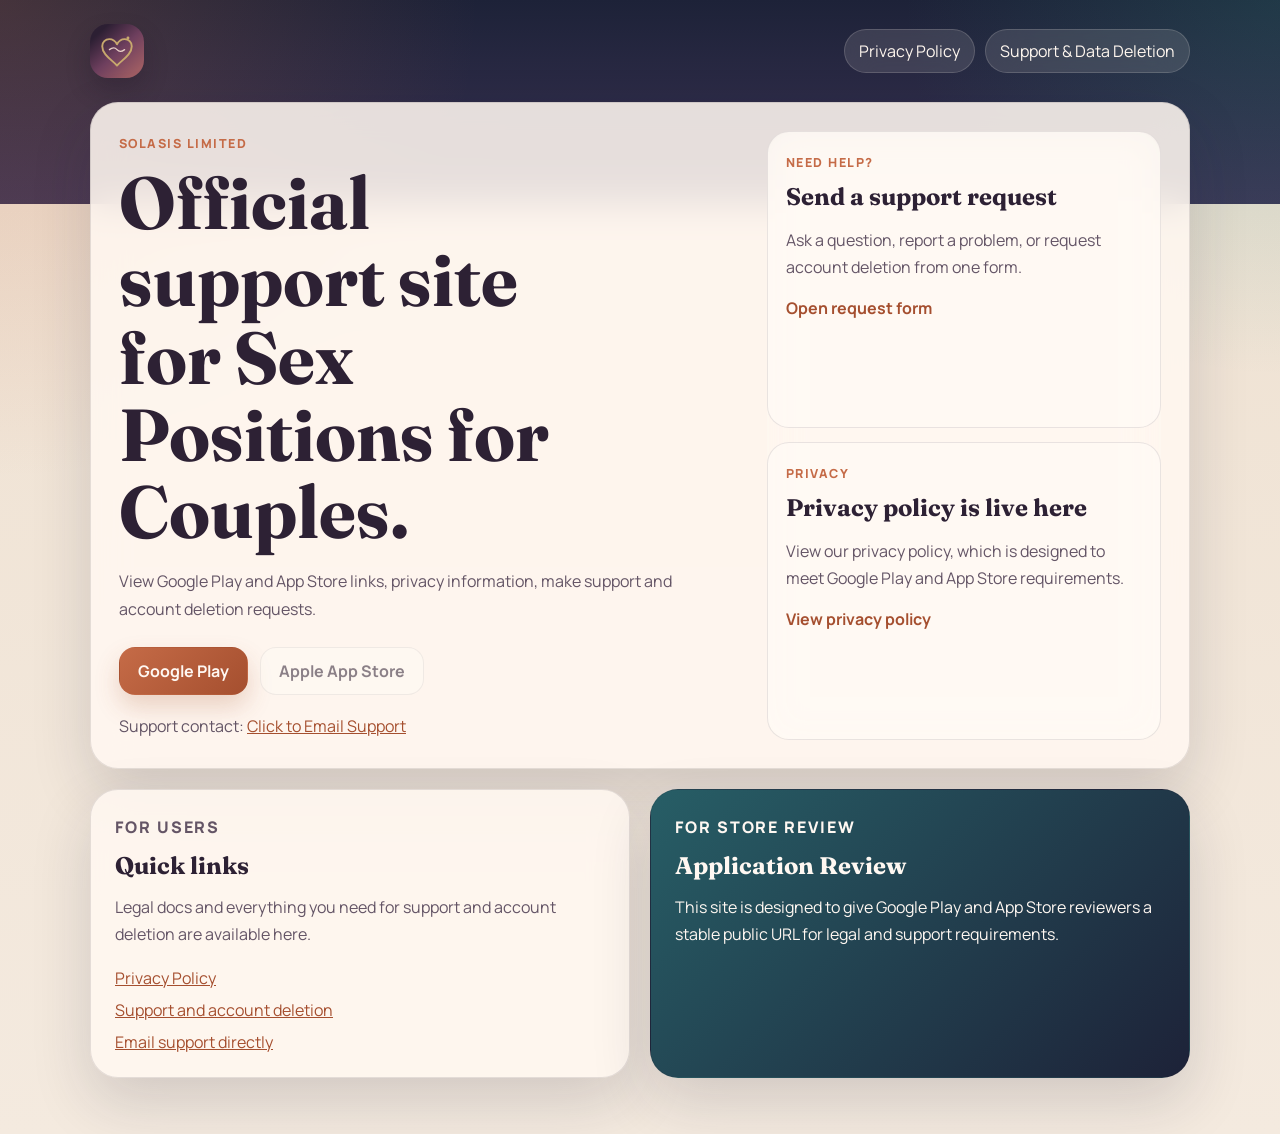
==== index.html @ d4281a17 "update email references" ====
<!doctype html>
<html lang="en">
  <head>
    <meta charset="utf-8" />
    <meta name="viewport" content="width=device-width, initial-scale=1" />
    <title>Sex Positions for Couples | Solasis Limited</title>
    <meta
      name="description"
      content="Official support site for Sex Positions for Couples with store links, privacy policy, and support or account deletion requests."
    />
    <link rel="preconnect" href="https://fonts.googleapis.com" />
    <link rel="preconnect" href="https://fonts.gstatic.com" crossorigin />
    <link
      href="https://fonts.googleapis.com/css2?family=Fraunces:wght@500;600;700&family=Manrope:wght@400;500;600;700&display=swap"
      rel="stylesheet"
    />
    <link rel="icon" type="image/svg+xml" href="./assets/logo-mark.svg" />
    <link rel="apple-touch-icon" href="./assets/logo-mark.svg" />
    <link rel="stylesheet" href="./assets/site.css" />
    <script src="./assets/site-config.js"></script>
    <script src="./assets/site.js" defer></script>
  </head>
  <body>
    <div class="page-shell">
      <header class="site-header">
        <a
          class="brand-mark"
          href="./"
          aria-label="Sex Positions for Couples home"
        >
          <img
            src="./assets/logo-mark.svg"
            alt="Sex Positions for Couples logo"
            width="54"
            height="54"
          />
        </a>
        <nav class="site-nav" aria-label="Primary">
          <a href="./privacy-policy/">Privacy Policy</a>
          <a href="./request/">Support & Data Deletion</a>
        </nav>
      </header>

      <main>
        <section class="hero-panel">
          <div class="hero-copy">
            <p class="eyebrow">Solasis Limited</p>
            <h1>Official support site for Sex Positions for Couples.</h1>
            <p class="hero-text">
              View Google Play and App Store links, privacy information, make support
              and account deletion requests.
            </p>
            <div class="button-row">
              <a
                class="button button-primary"
                data-store-link="googlePlay"
                href="#"
                target="_blank"
                rel="noreferrer"
              >
                Google Play
              </a>
              <a
                class="button button-secondary"
                data-store-link="appleAppStore"
                href="#"
                target="_blank"
                rel="noreferrer"
              >
                Apple App Store
              </a>
            </div>
            <p class="microcopy">
              Support contact:
              <a href="mailto:support@sexpositionsforcouples.solasislimited.org"
                >Click to Email Support</a
              >
            </p>
          </div>

          <aside class="hero-card">
            <div class="stat-card">
              <span class="stat-label">Need help?</span>
              <strong>Send a support request</strong>
              <p>
                Ask a question, report a problem, or request account deletion
                from one form.
              </p>
              <a class="text-link" href="./request/">Open request form</a>
            </div>
            <div class="stat-card">
              <span class="stat-label">Privacy</span>
              <strong>Privacy policy is live here</strong>
              <p>
                View our privacy policy, which is designed to meet Google Play and App Store requirements.
              </p>
              <a class="text-link" href="./privacy-policy/"
                >View privacy policy</a
              >
            </div>
          </aside>
        </section>

        <section class="content-grid">
          <article class="content-card">
            <p class="section-kicker">For users</p>
            <h2>Quick links</h2>
            <p>
              Legal docs and everything you need for support and account deletion are available here.
            </p>
            <div class="link-list">
              <a href="./privacy-policy/">Privacy Policy</a>
              <a href="./request/">Support and account deletion</a>
              <a href="mailto:support@sexpositionsforcouples.solasislimited.org"
                >Email support directly</a
              >
            </div>
          </article>

          <article class="content-card accent-card">
            <p class="section-kicker">For store review</p>
            <h2>Application Review</h2>
            <p>
              This site is designed to give Google Play and App Store reviewers
              a stable public URL for legal and support requirements.
            </p>
          </article>
        </section>
      </main>
    </div>
  </body>
</html>
---- assets/site.css ----
:root {
  color-scheme: light;
  --bg-top: #1d2238;
  --bg-bottom: #efe2d3;
  --surface: rgba(255, 248, 241, 0.88);
  --surface-strong: #fffaf5;
  --surface-accent: #2e8b7f;
  --text: #2d2134;
  --muted: #645566;
  --line: rgba(45, 33, 52, 0.12);
  --accent: #c56b47;
  --accent-strong: #a54f2f;
  --shadow: 0 24px 60px rgba(29, 34, 56, 0.16);
}

* {
  box-sizing: border-box;
}

html {
  scroll-behavior: smooth;
}

body {
  margin: 0;
  min-height: 100vh;
  font-family: "Manrope", "Segoe UI", sans-serif;
  color: var(--text);
  background:
    radial-gradient(
      circle at top left,
      rgba(197, 107, 71, 0.24),
      transparent 28%
    ),
    radial-gradient(
      circle at top right,
      rgba(46, 139, 127, 0.22),
      transparent 22%
    ),
    linear-gradient(
      180deg,
      var(--bg-top) 0%,
      #3b3354 18%,
      var(--bg-bottom) 18%,
      #f4eadf 100%
    );
}

a {
  color: inherit;
}

.page-shell {
  width: min(1100px, calc(100% - 32px));
  margin: 0 auto;
  padding: 24px 0 56px;
}

.site-header {
  display: flex;
  align-items: center;
  justify-content: space-between;
  gap: 20px;
  margin-bottom: 24px;
}

.brand-mark {
  display: inline-flex;
  align-items: center;
  justify-content: center;
  width: 54px;
  height: 54px;
  border-radius: 18px;
  overflow: hidden;
  text-decoration: none;
  box-shadow: 0 12px 24px rgba(23, 18, 34, 0.24);
}

.brand-mark img {
  display: block;
  width: 100%;
  height: 100%;
}

.site-nav {
  display: flex;
  flex-wrap: wrap;
  justify-content: flex-end;
  gap: 10px;
}

.site-nav a {
  padding: 10px 14px;
  border-radius: 999px;
  text-decoration: none;
  color: #fff7ef;
  background: rgba(255, 247, 239, 0.12);
  border: 1px solid rgba(255, 247, 239, 0.16);
  backdrop-filter: blur(16px);
}

.hero-panel,
.content-card,
.hero-card,
.legal-card,
.form-card {
  border: 1px solid var(--line);
  border-radius: 28px;
  background: var(--surface);
  backdrop-filter: blur(18px);
  box-shadow: var(--shadow);
}

.hero-panel {
  display: grid;
  grid-template-columns: minmax(0, 1.35fr) minmax(280px, 0.85fr);
  gap: 22px;
  padding: 28px;
}

.hero-panel-compact {
  display: block;
}

.hero-copy h1,
.content-card h2,
.legal-card h2 {
  margin: 0;
  font-family: "Fraunces", Georgia, serif;
  line-height: 1.05;
}

.hero-copy h1 {
  font-size: clamp(2.5rem, 6vw, 4.6rem);
  max-width: 10ch;
}

.hero-text,
.microcopy,
.content-card p,
.legal-card p,
.legal-card li,
.stat-card p,
.form-card,
.notice,
.request-form label,
.form-status {
  color: var(--muted);
  font-size: 1rem;
  line-height: 1.7;
}

.eyebrow,
.section-kicker,
.stat-label {
  display: inline-block;
  margin: 0 0 12px;
  color: var(--accent);
  font-size: 0.78rem;
  font-weight: 800;
  letter-spacing: 0.12em;
  text-transform: uppercase;
}

.hero-text {
  max-width: 60ch;
  margin: 18px 0 0;
}

.button-row,
.form-actions {
  display: flex;
  flex-wrap: wrap;
  gap: 12px;
  align-items: center;
  margin-top: 24px;
}

.button {
  display: inline-flex;
  align-items: center;
  justify-content: center;
  min-height: 48px;
  padding: 0 18px;
  border: 1px solid transparent;
  border-radius: 16px;
  text-decoration: none;
  font-weight: 700;
  transition:
    transform 160ms ease,
    box-shadow 160ms ease,
    background 160ms ease;
  cursor: pointer;
}

.button:hover,
.button:focus-visible {
  transform: translateY(-1px);
}

.button-primary {
  color: #fff8f2;
  background: linear-gradient(
    135deg,
    var(--accent) 0%,
    var(--accent-strong) 100%
  );
  box-shadow: 0 12px 24px rgba(165, 79, 47, 0.22);
}

.button-secondary {
  color: var(--text);
  background: rgba(255, 250, 245, 0.8);
  border-color: rgba(45, 33, 52, 0.12);
}

.button[aria-disabled="true"] {
  opacity: 0.55;
  pointer-events: none;
}

.microcopy {
  margin: 18px 0 0;
}

.hero-card {
  display: grid;
  gap: 14px;
  background: transparent;
  border: 0;
  box-shadow: none;
}

.stat-card {
  padding: 18px;
  border-radius: 22px;
  background: rgba(255, 250, 245, 0.78);
  border: 1px solid rgba(45, 33, 52, 0.1);
}

.stat-card strong {
  display: block;
  margin-bottom: 6px;
  font-family: "Fraunces", Georgia, serif;
  font-size: 1.5rem;
  line-height: 1.15;
}

.text-link {
  color: var(--accent-strong);
  font-weight: 700;
  text-decoration: none;
}

.content-grid {
  display: grid;
  grid-template-columns: repeat(2, minmax(0, 1fr));
  gap: 20px;
  margin-top: 20px;
}

.content-card,
.legal-card,
.form-card {
  padding: 24px;
}

.accent-card {
  color: #fff8f2;
  background: linear-gradient(135deg, #275e66 0%, #1d2238 100%);
}

.accent-card p,
.accent-card .section-kicker,
.accent-card h2 {
  color: inherit;
}

.link-list {
  display: grid;
  gap: 10px;
  margin-top: 18px;
}

.link-list a,
.legal-card a,
.microcopy a {
  color: var(--accent-strong);
}

.policy-layout,
.request-layout {
  display: grid;
  gap: 18px;
}

.legal-card h2 {
  margin-bottom: 12px;
  font-size: 1.9rem;
}

.legal-card p {
  margin: 0;
}

.legal-card p + p {
  margin-top: 12px;
}

.legal-card ul {
  margin: 12px 0 0;
  padding-left: 20px;
}

.contact-line {
  font-weight: 800;
  color: var(--text);
}

.notice {
  margin-bottom: 18px;
  padding: 14px 16px;
  border-radius: 18px;
  background: rgba(197, 107, 71, 0.1);
  border: 1px solid rgba(197, 107, 71, 0.18);
}

.notice.notice-success {
  background: rgba(46, 139, 127, 0.12);
  border-color: rgba(46, 139, 127, 0.24);
}

.request-form {
  display: grid;
  grid-template-columns: repeat(2, minmax(0, 1fr));
  gap: 16px;
}

.request-form label {
  display: grid;
  gap: 8px;
  font-weight: 700;
  color: var(--text);
}

.request-form input,
.request-form select,
.request-form textarea {
  width: 100%;
  padding: 14px 16px;
  border: 1px solid rgba(45, 33, 52, 0.14);
  border-radius: 16px;
  background: rgba(255, 255, 255, 0.85);
  color: var(--text);
  font: inherit;
}

.request-form textarea {
  resize: vertical;
}

.request-form input:focus,
.request-form select:focus,
.request-form textarea:focus {
  outline: 2px solid rgba(197, 107, 71, 0.22);
  border-color: rgba(197, 107, 71, 0.6);
}

.full-span {
  grid-column: 1 / -1;
}

.checkbox-row {
  display: flex !important;
  align-items: flex-start;
  gap: 10px;
  font-weight: 600 !important;
}

.checkbox-row input {
  width: 18px;
  height: 18px;
  margin-top: 3px;
}

.form-status {
  margin: 0;
  min-height: 1.7em;
}

@media (max-width: 860px) {
  .page-shell {
    width: min(100% - 20px, 1100px);
    padding-top: 18px;
    padding-bottom: 32px;
  }

  .site-header,
  .hero-panel,
  .content-grid,
  .request-form {
    grid-template-columns: 1fr;
  }

  .site-header {
    display: grid;
    justify-content: stretch;
  }

  .site-nav {
    justify-content: flex-start;
  }

  .hero-panel,
  .content-card,
  .legal-card,
  .form-card {
    padding: 20px;
    border-radius: 24px;
  }

  .hero-copy h1 {
    max-width: none;
    font-size: clamp(2.2rem, 10vw, 3.2rem);
  }
}
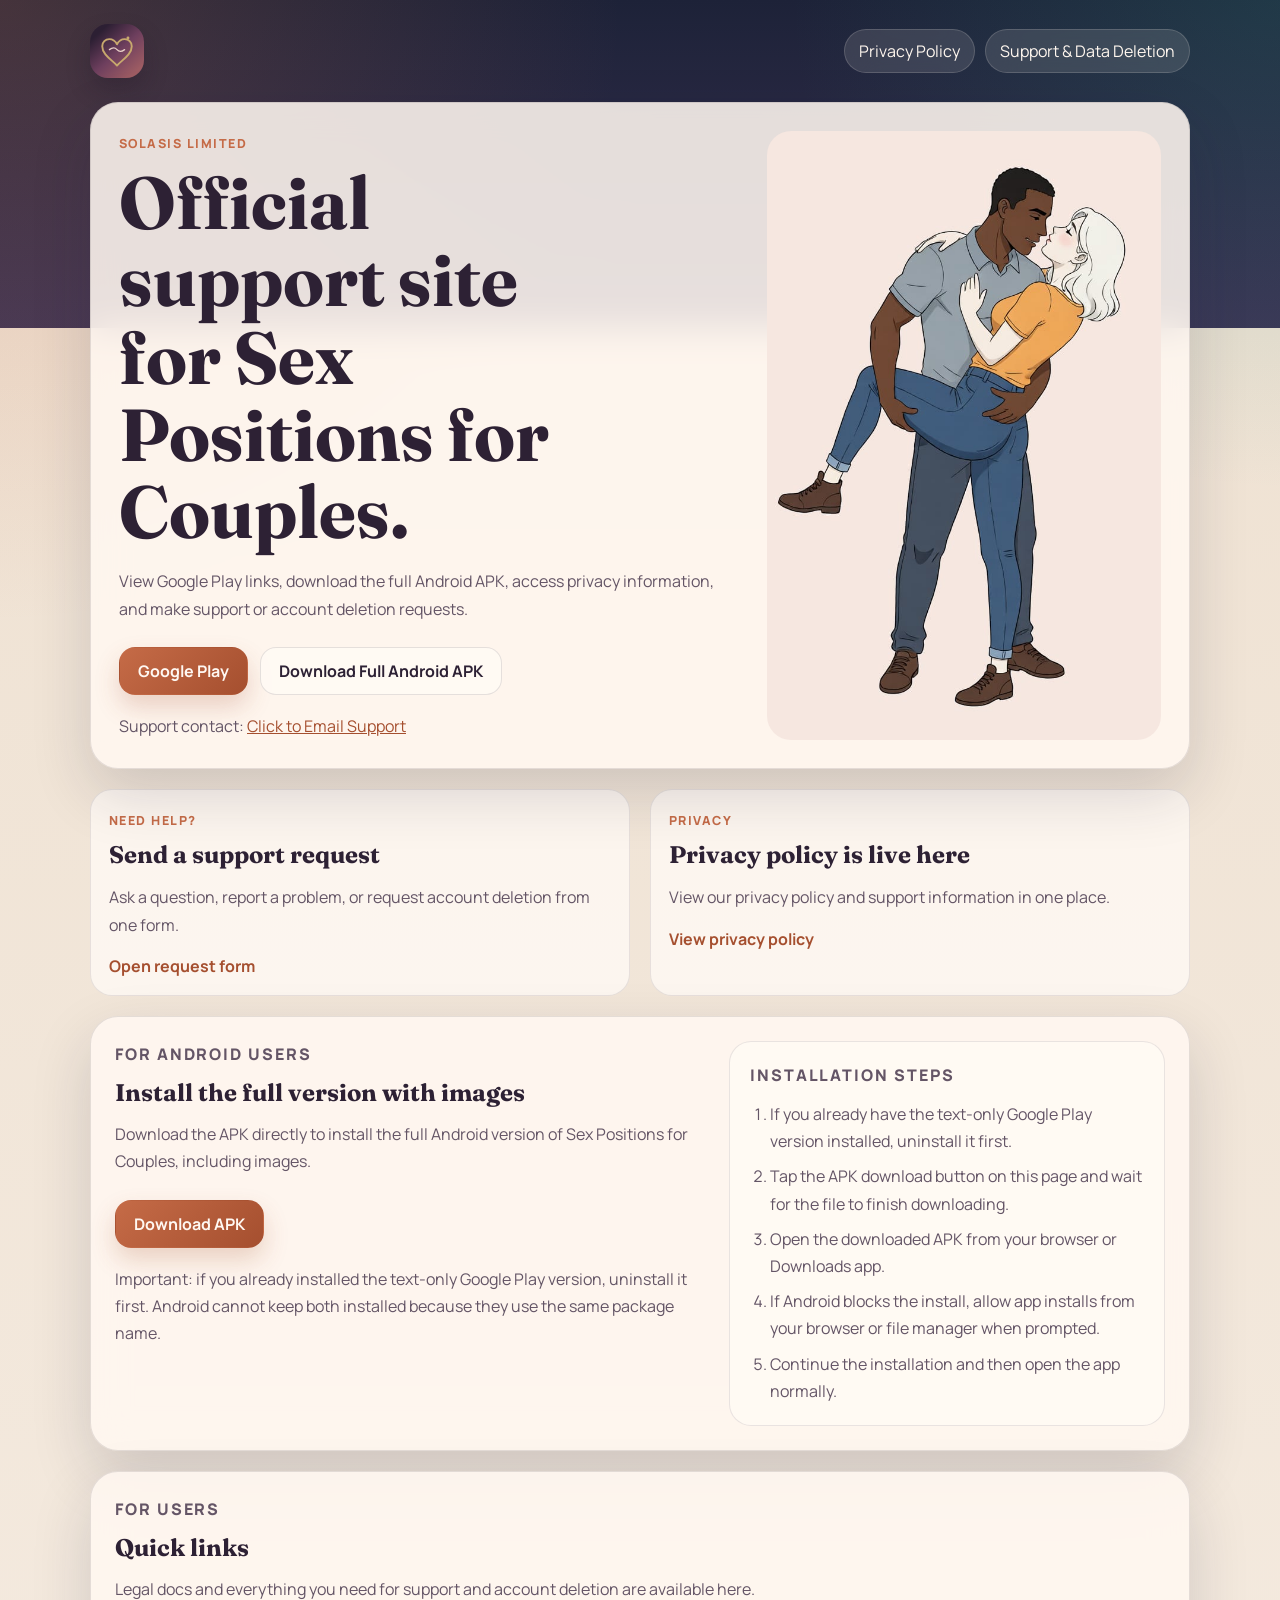
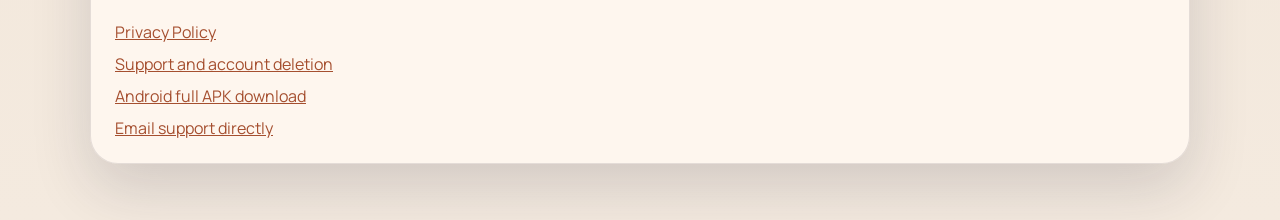
==== commit adeea715: "update README and site configuration for Android APK download; add new image and enhance HTML struct" ====
--- a/index.html
+++ b/index.html
@@ -47,8 +47,8 @@
             <p class="eyebrow">Solasis Limited</p>
             <h1>Official support site for Sex Positions for Couples.</h1>
             <p class="hero-text">
-              View Google Play and App Store links, privacy information, make support
-              and account deletion requests.
+              View Google Play links, download the full Android APK, access
+              privacy information, and make support or account deletion requests.
             </p>
             <div class="button-row">
               <a
@@ -62,12 +62,11 @@
               </a>
               <a
                 class="button button-secondary"
-                data-store-link="appleAppStore"
-                href="#"
-                target="_blank"
-                rel="noreferrer"
+                data-store-link="androidFullApk"
+                data-apk-download
+                href="#android-download"
               >
-                Apple App Store
+                Download Full Android APK
               </a>
             </div>
             <p class="microcopy">
@@ -78,30 +77,74 @@
             </p>
           </div>
 
-          <aside class="hero-card">
-            <div class="stat-card">
-              <span class="stat-label">Need help?</span>
-              <strong>Send a support request</strong>
-              <p>
-                Ask a question, report a problem, or request account deletion
-                from one form.
-              </p>
-              <a class="text-link" href="./request/">Open request form</a>
-            </div>
-            <div class="stat-card">
-              <span class="stat-label">Privacy</span>
-              <strong>Privacy policy is live here</strong>
-              <p>
-                View our privacy policy, which is designed to meet Google Play and App Store requirements.
-              </p>
-              <a class="text-link" href="./privacy-policy/"
-                >View privacy policy</a
-              >
-            </div>
-          </aside>
+          <div class="hero-media">
+            <img
+              src="./assets/ballet-dancer.jpg"
+              alt="Illustration preview for Sex Positions for Couples"
+            />
+          </div>
         </section>
 
-        <section class="content-grid">
+        <section class="support-grid">
+          <article class="stat-card">
+            <span class="stat-label">Need help?</span>
+            <strong>Send a support request</strong>
+            <p>
+              Ask a question, report a problem, or request account deletion
+              from one form.
+            </p>
+            <a class="text-link" href="./request/">Open request form</a>
+          </article>
+          <article class="stat-card">
+            <span class="stat-label">Privacy</span>
+            <strong>Privacy policy is live here</strong>
+            <p>
+              View our privacy policy and support information in one place.
+            </p>
+            <a class="text-link" href="./privacy-policy/"
+              >View privacy policy</a
+            >
+          </article>
+        </section>
+
+        <section class="content-card download-card" id="android-download">
+          <div class="download-card-copy">
+            <p class="section-kicker">For Android users</p>
+            <h2>Install the full version with images</h2>
+            <p>
+              Download the APK directly to install the full Android version of
+              Sex Positions for Couples, including images.
+            </p>
+            <div class="button-row">
+              <a
+                class="button button-primary"
+                data-store-link="androidFullApk"
+                data-apk-download
+                href="#"
+              >
+                Download APK
+              </a>
+            </div>
+            <p class="microcopy">
+              Important: if you already installed the text-only Google Play
+              version, uninstall it first. Android cannot keep both installed
+              because they use the same package name.
+            </p>
+          </div>
+
+          <div class="install-steps">
+            <p class="section-kicker">Installation steps</p>
+            <ol class="steps-list">
+              <li>If you already have the text-only Google Play version installed, uninstall it first.</li>
+              <li>Tap the APK download button on this page and wait for the file to finish downloading.</li>
+              <li>Open the downloaded APK from your browser or Downloads app.</li>
+              <li>If Android blocks the install, allow app installs from your browser or file manager when prompted.</li>
+              <li>Continue the installation and then open the app normally.</li>
+            </ol>
+          </div>
+        </section>
+
+        <section class="content-grid content-grid-single">
           <article class="content-card">
             <p class="section-kicker">For users</p>
             <h2>Quick links</h2>
@@ -111,19 +154,11 @@
             <div class="link-list">
               <a href="./privacy-policy/">Privacy Policy</a>
               <a href="./request/">Support and account deletion</a>
+              <a href="#android-download">Android full APK download</a>
               <a href="mailto:support@sexpositionsforcouples.solasislimited.org"
                 >Email support directly</a
               >
             </div>
-          </article>
-
-          <article class="content-card accent-card">
-            <p class="section-kicker">For store review</p>
-            <h2>Application Review</h2>
-            <p>
-              This site is designed to give Google Play and App Store reviewers
-              a stable public URL for legal and support requirements.
-            </p>
           </article>
         </section>
       </main>
--- a/assets/site.css
+++ b/assets/site.css
@@ -101,7 +101,6 @@
 
 .hero-panel,
 .content-card,
-.hero-card,
 .legal-card,
 .form-card {
   border: 1px solid var(--line);
@@ -116,6 +115,7 @@
   grid-template-columns: minmax(0, 1.35fr) minmax(280px, 0.85fr);
   gap: 22px;
   padding: 28px;
+  align-items: stretch;
 }
 
 .hero-panel-compact {
@@ -223,12 +223,21 @@
   margin: 18px 0 0;
 }
 
-.hero-card {
-  display: grid;
-  gap: 14px;
-  background: transparent;
-  border: 0;
-  box-shadow: none;
+.hero-media {
+  position: relative;
+  min-height: 420px;
+  border-radius: 24px;
+  overflow: hidden;
+  background:
+    linear-gradient(180deg, rgba(29, 34, 56, 0.08), rgba(29, 34, 56, 0.18)),
+    #e8d9ca;
+}
+
+.hero-media img {
+  display: block;
+  width: 100%;
+  height: 100%;
+  object-fit: cover;
 }
 
 .stat-card {
@@ -236,6 +245,13 @@
   border-radius: 22px;
   background: rgba(255, 250, 245, 0.78);
   border: 1px solid rgba(45, 33, 52, 0.1);
+}
+
+.support-grid {
+  display: grid;
+  grid-template-columns: repeat(2, minmax(0, 1fr));
+  gap: 20px;
+  margin-top: 20px;
 }
 
 .stat-card strong {
@@ -259,10 +275,46 @@
   margin-top: 20px;
 }
 
+.content-grid-single {
+  grid-template-columns: minmax(0, 1fr);
+}
+
 .content-card,
 .legal-card,
 .form-card {
   padding: 24px;
+}
+
+.download-card {
+  display: grid;
+  grid-template-columns: minmax(0, 1.15fr) minmax(280px, 0.85fr);
+  gap: 24px;
+  margin-top: 20px;
+}
+
+.download-card-copy h2,
+.install-steps h2 {
+  margin: 0;
+  font-family: "Fraunces", Georgia, serif;
+  line-height: 1.05;
+}
+
+.install-steps {
+  padding: 20px;
+  border-radius: 22px;
+  background: rgba(255, 250, 245, 0.78);
+  border: 1px solid rgba(45, 33, 52, 0.1);
+}
+
+.steps-list {
+  margin: 0;
+  padding-left: 20px;
+  color: var(--muted);
+  line-height: 1.7;
+}
+
+.steps-list li + li {
+  margin-top: 8px;
 }
 
 .accent-card {
@@ -397,6 +449,8 @@
 
   .site-header,
   .hero-panel,
+  .support-grid,
+  .download-card,
   .content-grid,
   .request-form {
     grid-template-columns: 1fr;
@@ -423,4 +477,8 @@
     max-width: none;
     font-size: clamp(2.2rem, 10vw, 3.2rem);
   }
-}
+
+  .hero-media {
+    min-height: 280px;
+  }
+}
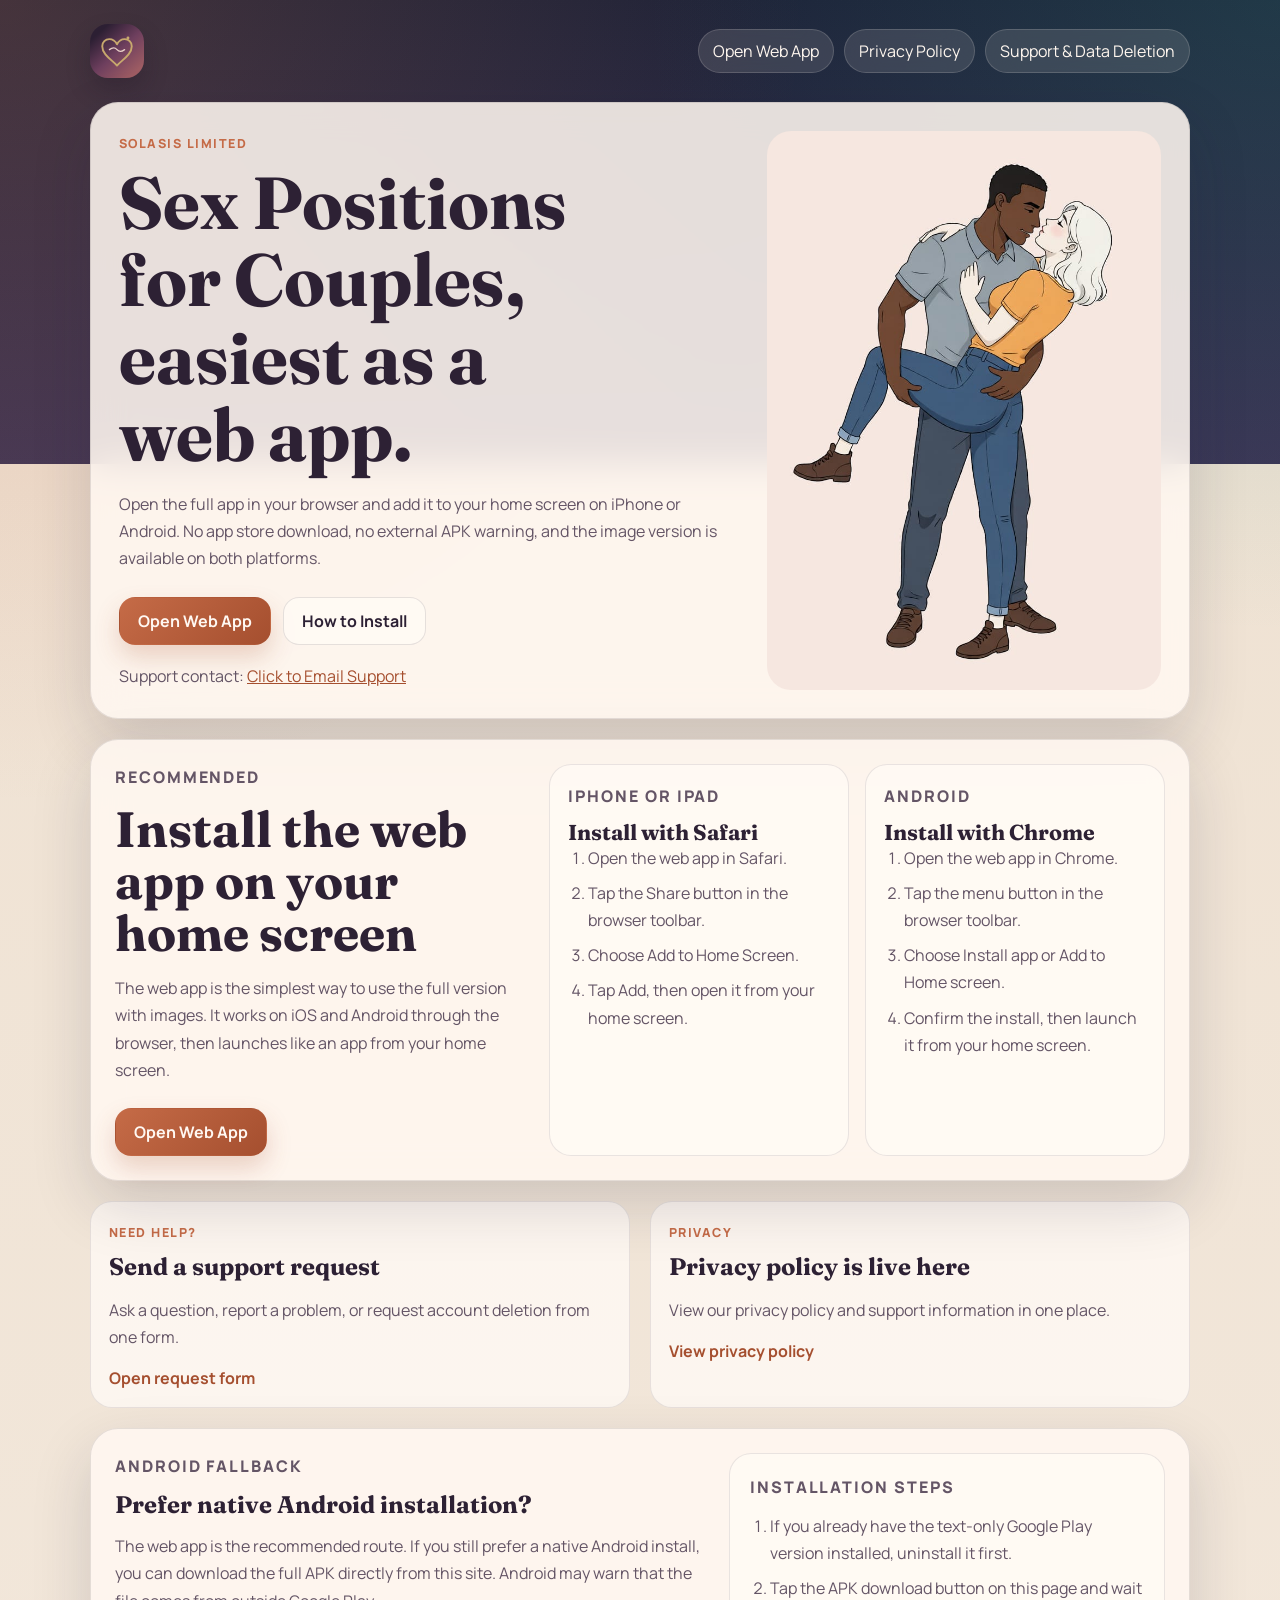
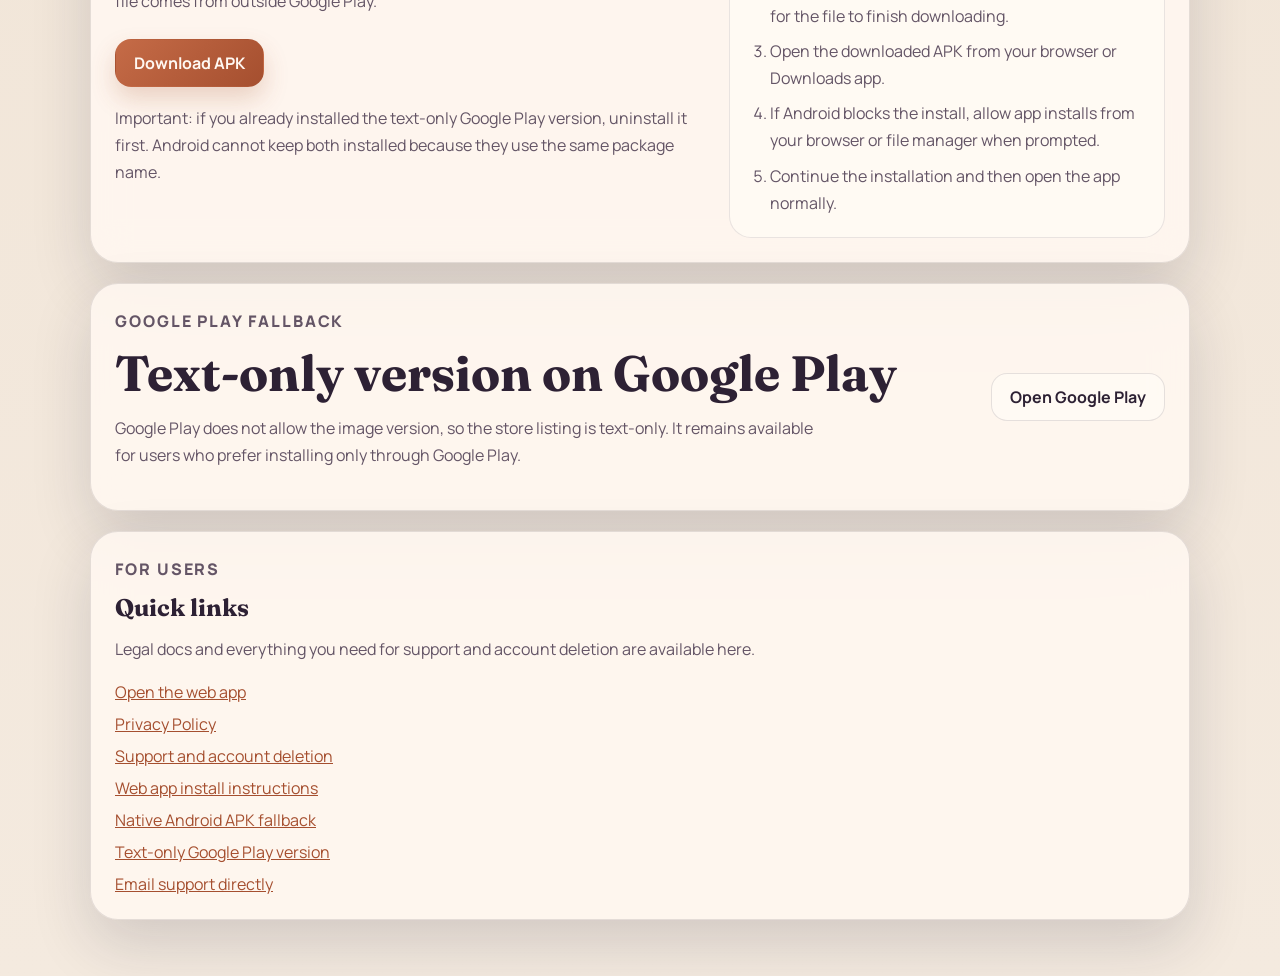
==== commit 940f4996: "update site to show pwa" ====
--- a/index.html
+++ b/index.html
@@ -6,7 +6,7 @@
     <title>Sex Positions for Couples | Solasis Limited</title>
     <meta
       name="description"
-      content="Official support site for Sex Positions for Couples with store links, privacy policy, and support or account deletion requests."
+      content="Install Sex Positions for Couples as a web app on iPhone or Android, with Android APK and Google Play fallbacks plus privacy and support links."
     />
     <link rel="preconnect" href="https://fonts.googleapis.com" />
     <link rel="preconnect" href="https://fonts.gstatic.com" crossorigin />
@@ -36,6 +36,9 @@
           />
         </a>
         <nav class="site-nav" aria-label="Primary">
+          <a data-store-link="pwa" href="#" target="_blank" rel="noreferrer"
+            >Open Web App</a
+          >
           <a href="./privacy-policy/">Privacy Policy</a>
           <a href="./request/">Support & Data Deletion</a>
         </nav>
@@ -45,28 +48,24 @@
         <section class="hero-panel">
           <div class="hero-copy">
             <p class="eyebrow">Solasis Limited</p>
-            <h1>Official support site for Sex Positions for Couples.</h1>
+            <h1>Sex Positions for Couples, easiest as a web app.</h1>
             <p class="hero-text">
-              View Google Play links, download the full Android APK, access
-              privacy information, and make support or account deletion requests.
+              Open the full app in your browser and add it to your home screen
+              on iPhone or Android. No app store download, no external APK
+              warning, and the image version is available on both platforms.
             </p>
             <div class="button-row">
               <a
                 class="button button-primary"
-                data-store-link="googlePlay"
+                data-store-link="pwa"
                 href="#"
                 target="_blank"
                 rel="noreferrer"
               >
-                Google Play
-              </a>
-              <a
-                class="button button-secondary"
-                data-store-link="androidFullApk"
-                data-apk-download
-                href="#android-download"
-              >
-                Download Full Android APK
+                Open Web App
+              </a>
+              <a class="button button-secondary" href="#install-web-app">
+                How to Install
               </a>
             </div>
             <p class="microcopy">
@@ -85,6 +84,53 @@
           </div>
         </section>
 
+        <section class="install-panel content-card" id="install-web-app">
+          <div class="install-intro">
+            <p class="section-kicker">Recommended</p>
+            <h2>Install the web app on your home screen</h2>
+            <p>
+              The web app is the simplest way to use the full version with
+              images. It works on iOS and Android through the browser, then
+              launches like an app from your home screen.
+            </p>
+            <div class="button-row">
+              <a
+                class="button button-primary"
+                data-store-link="pwa"
+                href="#"
+                target="_blank"
+                rel="noreferrer"
+              >
+                Open Web App
+              </a>
+            </div>
+          </div>
+
+          <div class="platform-steps">
+            <article class="step-card">
+              <p class="section-kicker">iPhone or iPad</p>
+              <h3>Install with Safari</h3>
+              <ol class="steps-list">
+                <li>Open the web app in Safari.</li>
+                <li>Tap the Share button in the browser toolbar.</li>
+                <li>Choose Add to Home Screen.</li>
+                <li>Tap Add, then open it from your home screen.</li>
+              </ol>
+            </article>
+
+            <article class="step-card">
+              <p class="section-kicker">Android</p>
+              <h3>Install with Chrome</h3>
+              <ol class="steps-list">
+                <li>Open the web app in Chrome.</li>
+                <li>Tap the menu button in the browser toolbar.</li>
+                <li>Choose Install app or Add to Home screen.</li>
+                <li>Confirm the install, then launch it from your home screen.</li>
+              </ol>
+            </article>
+          </div>
+        </section>
+
         <section class="support-grid">
           <article class="stat-card">
             <span class="stat-label">Need help?</span>
@@ -109,11 +155,13 @@
 
         <section class="content-card download-card" id="android-download">
           <div class="download-card-copy">
-            <p class="section-kicker">For Android users</p>
-            <h2>Install the full version with images</h2>
-            <p>
-              Download the APK directly to install the full Android version of
-              Sex Positions for Couples, including images.
+            <p class="section-kicker">Android fallback</p>
+            <h2>Prefer native Android installation?</h2>
+            <p>
+              The web app is the recommended route. If you still prefer a
+              native Android install, you can download the full APK directly
+              from this site. Android may warn that the file comes from outside
+              Google Play.
             </p>
             <div class="button-row">
               <a
@@ -144,6 +192,27 @@
           </div>
         </section>
 
+        <section class="content-card store-card">
+          <div>
+            <p class="section-kicker">Google Play fallback</p>
+            <h2>Text-only version on Google Play</h2>
+            <p>
+              Google Play does not allow the image version, so the store listing
+              is text-only. It remains available for users who prefer installing
+              only through Google Play.
+            </p>
+          </div>
+          <a
+            class="button button-secondary"
+            data-store-link="googlePlay"
+            href="#"
+            target="_blank"
+            rel="noreferrer"
+          >
+            Open Google Play
+          </a>
+        </section>
+
         <section class="content-grid content-grid-single">
           <article class="content-card">
             <p class="section-kicker">For users</p>
@@ -152,9 +221,16 @@
               Legal docs and everything you need for support and account deletion are available here.
             </p>
             <div class="link-list">
+              <a data-store-link="pwa" href="#" target="_blank" rel="noreferrer"
+                >Open the web app</a
+              >
               <a href="./privacy-policy/">Privacy Policy</a>
               <a href="./request/">Support and account deletion</a>
-              <a href="#android-download">Android full APK download</a>
+              <a href="#install-web-app">Web app install instructions</a>
+              <a href="#android-download">Native Android APK fallback</a>
+              <a data-store-link="googlePlay" href="#" target="_blank" rel="noreferrer"
+                >Text-only Google Play version</a
+              >
               <a href="mailto:support@sexpositionsforcouples.solasislimited.org"
                 >Email support directly</a
               >
--- a/assets/site.css
+++ b/assets/site.css
@@ -292,11 +292,43 @@
   margin-top: 20px;
 }
 
+.install-panel {
+  display: grid;
+  grid-template-columns: minmax(0, 0.8fr) minmax(0, 1.2fr);
+  gap: 24px;
+  margin-top: 20px;
+}
+
+.install-intro h2,
+.store-card h2,
 .download-card-copy h2,
-.install-steps h2 {
+.install-steps h2,
+.step-card h3 {
   margin: 0;
   font-family: "Fraunces", Georgia, serif;
   line-height: 1.05;
+}
+
+.install-intro h2,
+.store-card h2 {
+  font-size: clamp(2rem, 4vw, 3.1rem);
+}
+
+.platform-steps {
+  display: grid;
+  grid-template-columns: repeat(2, minmax(0, 1fr));
+  gap: 16px;
+}
+
+.step-card {
+  padding: 18px;
+  border-radius: 22px;
+  background: rgba(255, 250, 245, 0.78);
+  border: 1px solid rgba(45, 33, 52, 0.1);
+}
+
+.step-card h3 {
+  font-size: 1.35rem;
 }
 
 .install-steps {
@@ -315,6 +347,18 @@
 
 .steps-list li + li {
   margin-top: 8px;
+}
+
+.store-card {
+  display: flex;
+  align-items: center;
+  justify-content: space-between;
+  gap: 20px;
+  margin-top: 20px;
+}
+
+.store-card p {
+  max-width: 72ch;
 }
 
 .accent-card {
@@ -450,6 +494,8 @@
   .site-header,
   .hero-panel,
   .support-grid,
+  .install-panel,
+  .platform-steps,
   .download-card,
   .content-grid,
   .request-form {
@@ -481,4 +527,9 @@
   .hero-media {
     min-height: 280px;
   }
-}
+
+  .store-card {
+    align-items: flex-start;
+    flex-direction: column;
+  }
+}
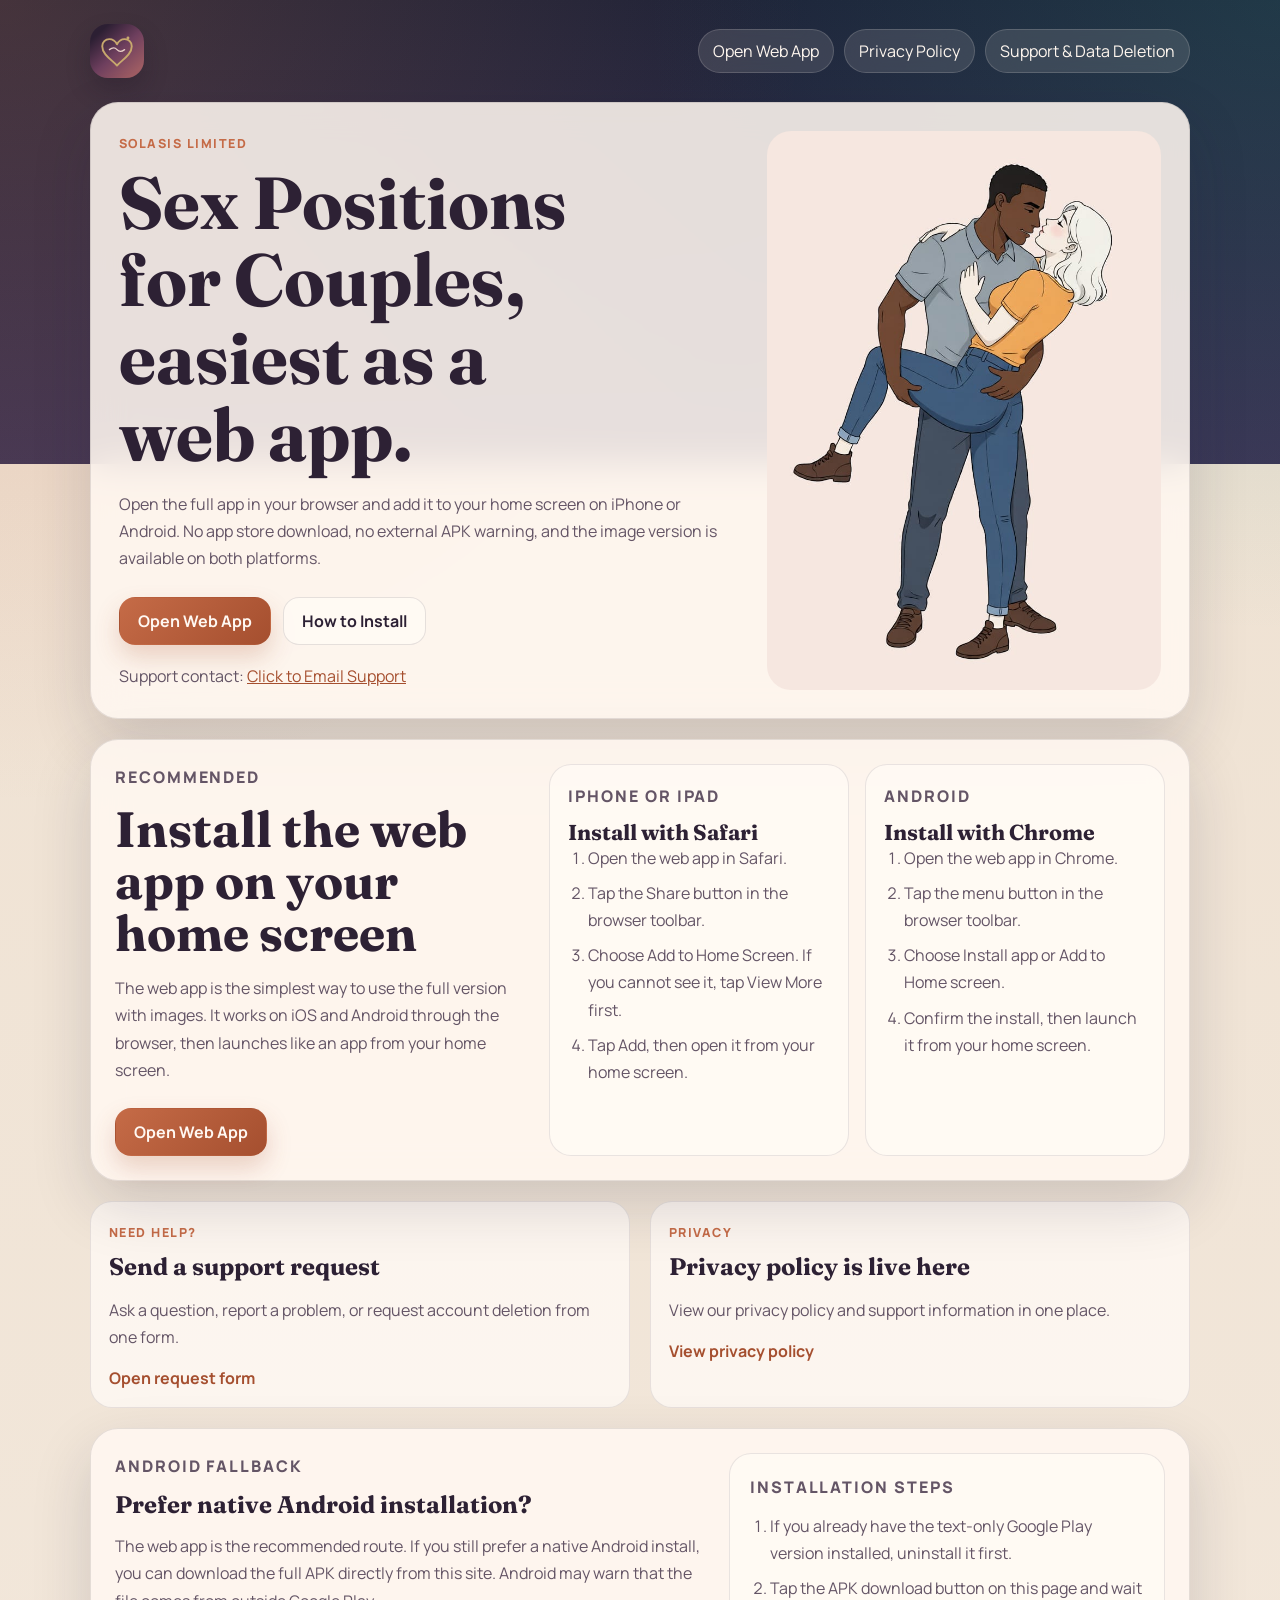
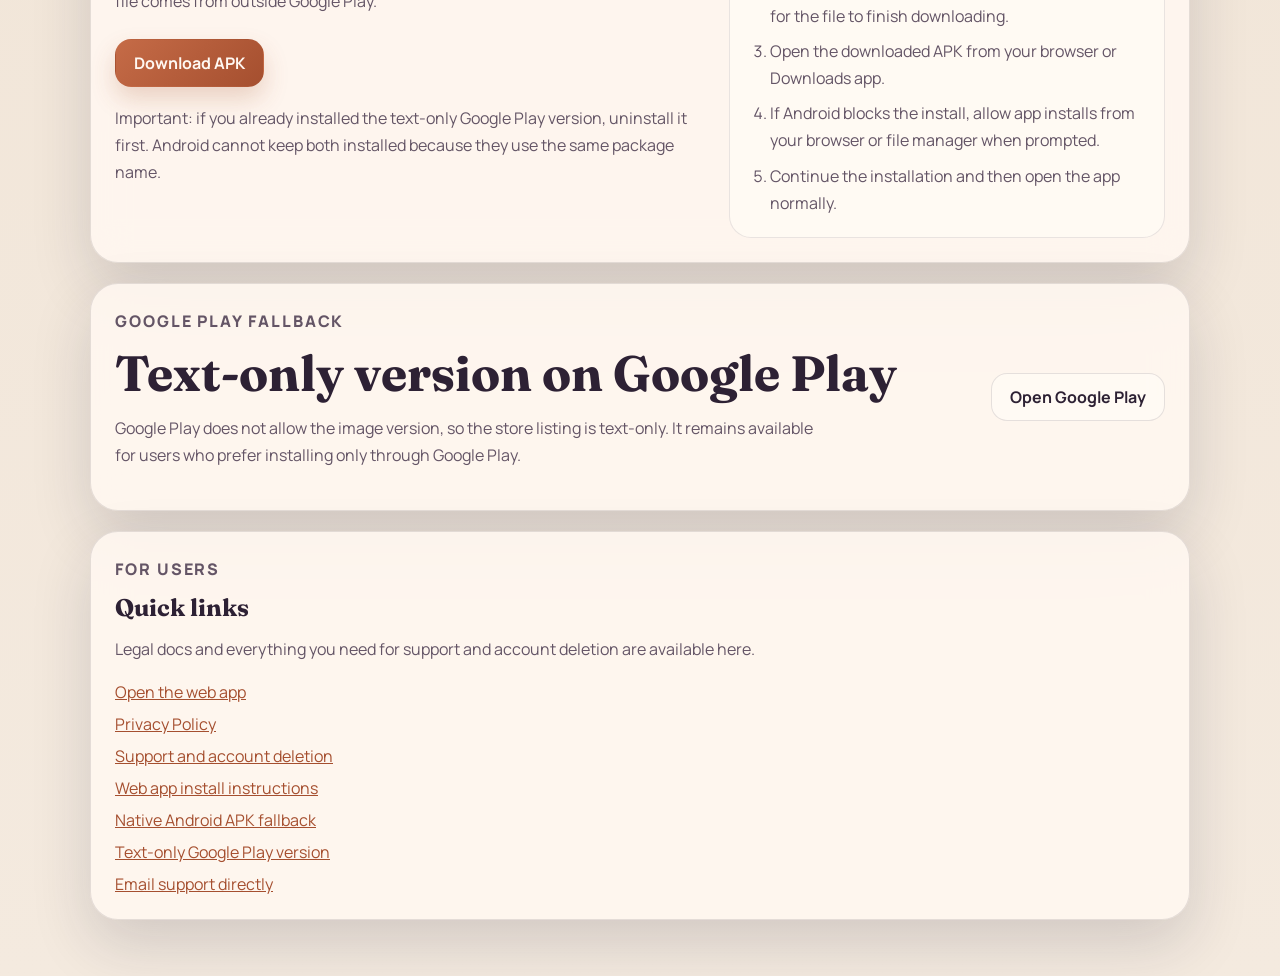
==== commit 438ce340: "update web app instructions and add script for site functionality" ====
--- a/index.html
+++ b/index.html
@@ -113,7 +113,7 @@
               <ol class="steps-list">
                 <li>Open the web app in Safari.</li>
                 <li>Tap the Share button in the browser toolbar.</li>
-                <li>Choose Add to Home Screen.</li>
+                <li>Choose Add to Home Screen. If you cannot see it, tap View More first.</li>
                 <li>Tap Add, then open it from your home screen.</li>
               </ol>
             </article>
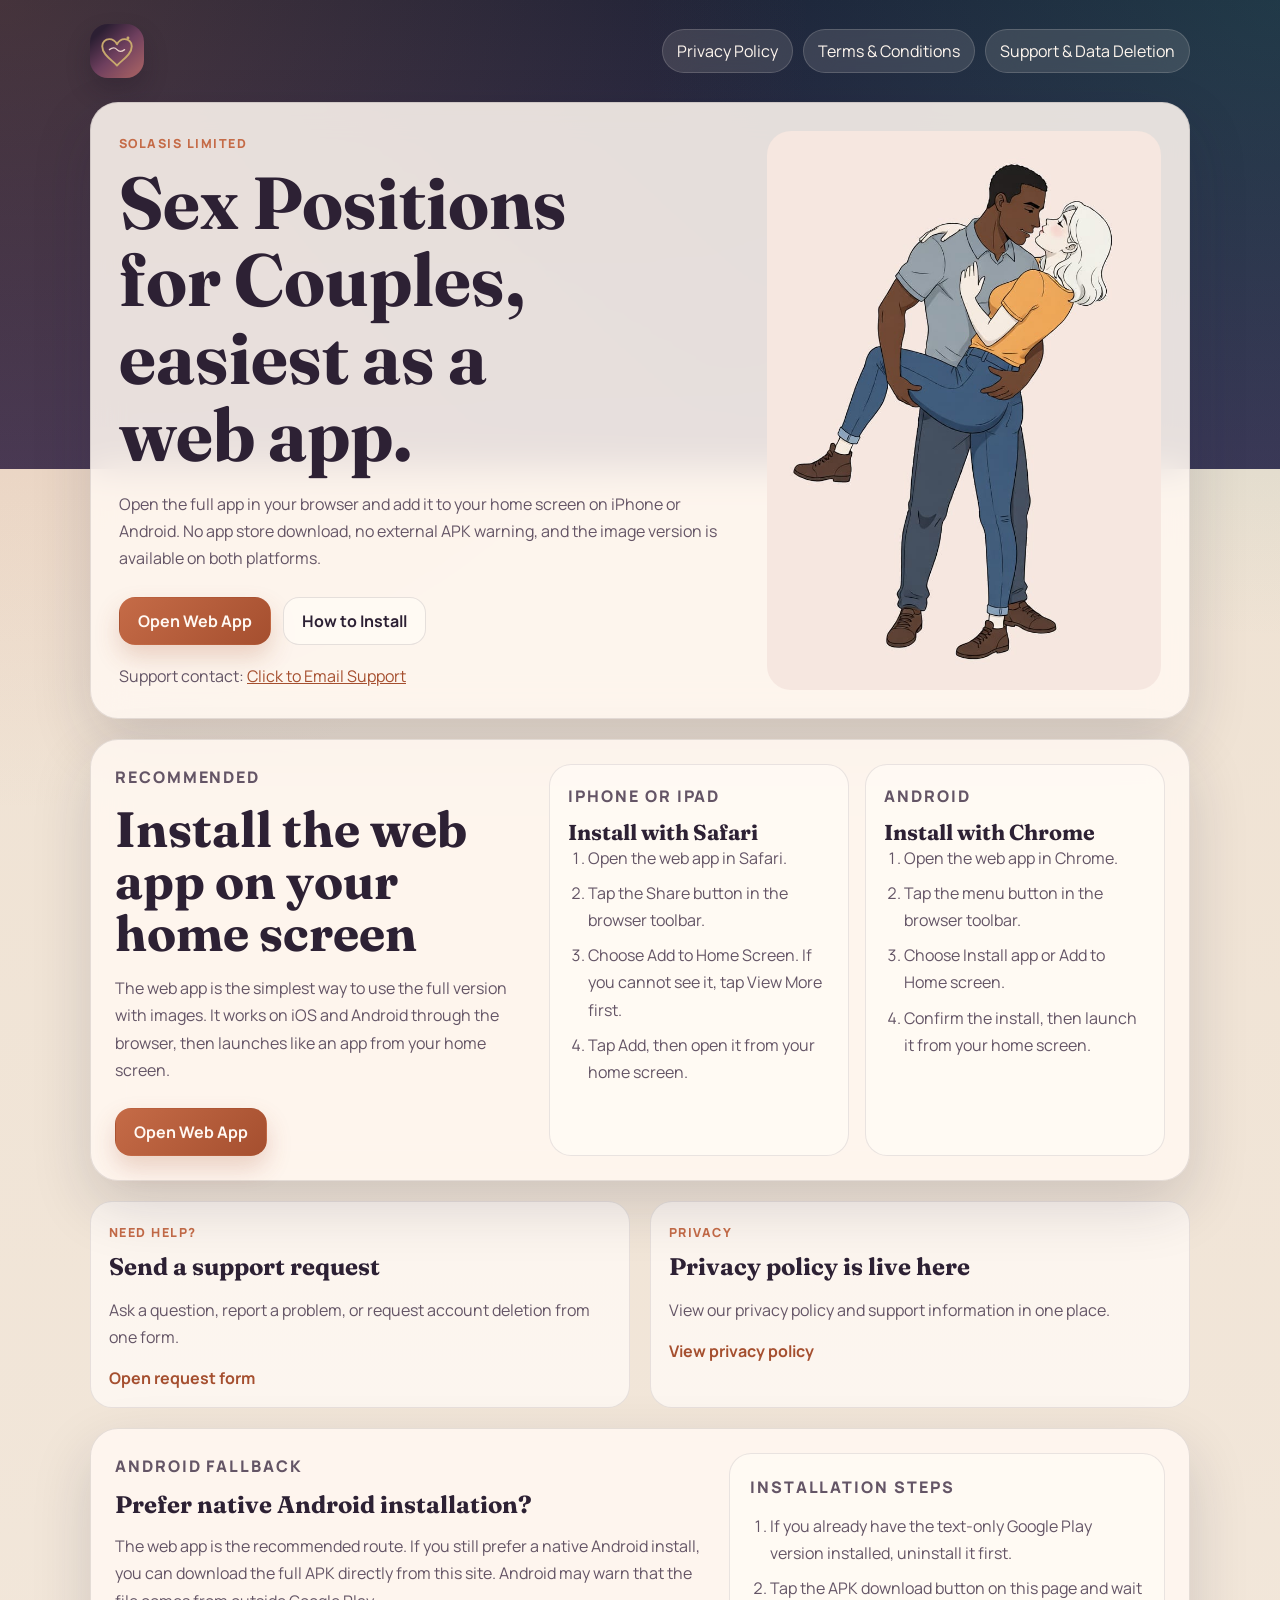
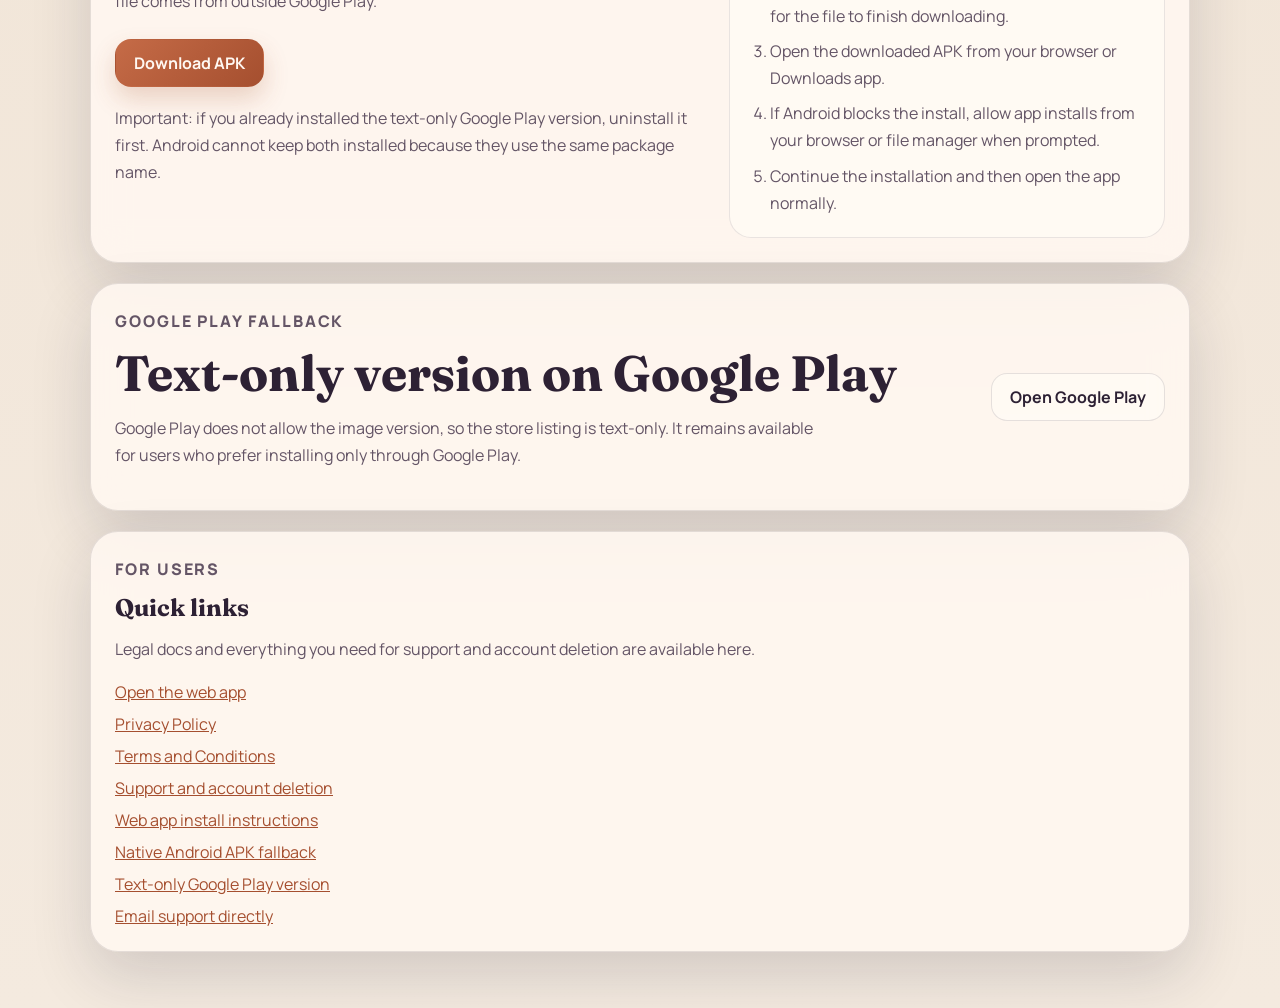
==== commit b0c1cb6e: "add terms and conditions page and update navigation links across the site" ====
--- a/index.html
+++ b/index.html
@@ -36,10 +36,8 @@
           />
         </a>
         <nav class="site-nav" aria-label="Primary">
-          <a data-store-link="pwa" href="#" target="_blank" rel="noreferrer"
-            >Open Web App</a
-          >
           <a href="./privacy-policy/">Privacy Policy</a>
+          <a href="./terms-and-conditions/">Terms & Conditions</a>
           <a href="./request/">Support & Data Deletion</a>
         </nav>
       </header>
@@ -225,6 +223,7 @@
                 >Open the web app</a
               >
               <a href="./privacy-policy/">Privacy Policy</a>
+              <a href="./terms-and-conditions/">Terms and Conditions</a>
               <a href="./request/">Support and account deletion</a>
               <a href="#install-web-app">Web app install instructions</a>
               <a href="#android-download">Native Android APK fallback</a>
--- a/assets/site.css
+++ b/assets/site.css
@@ -387,6 +387,7 @@
 .policy-layout,
 .request-layout {
   display: grid;
+  grid-template-columns: minmax(0, 1fr);
   gap: 18px;
 }
 
@@ -401,6 +402,10 @@
 
 .legal-card p + p {
   margin-top: 12px;
+}
+
+.legal-card a {
+  overflow-wrap: anywhere;
 }
 
 .legal-card ul {
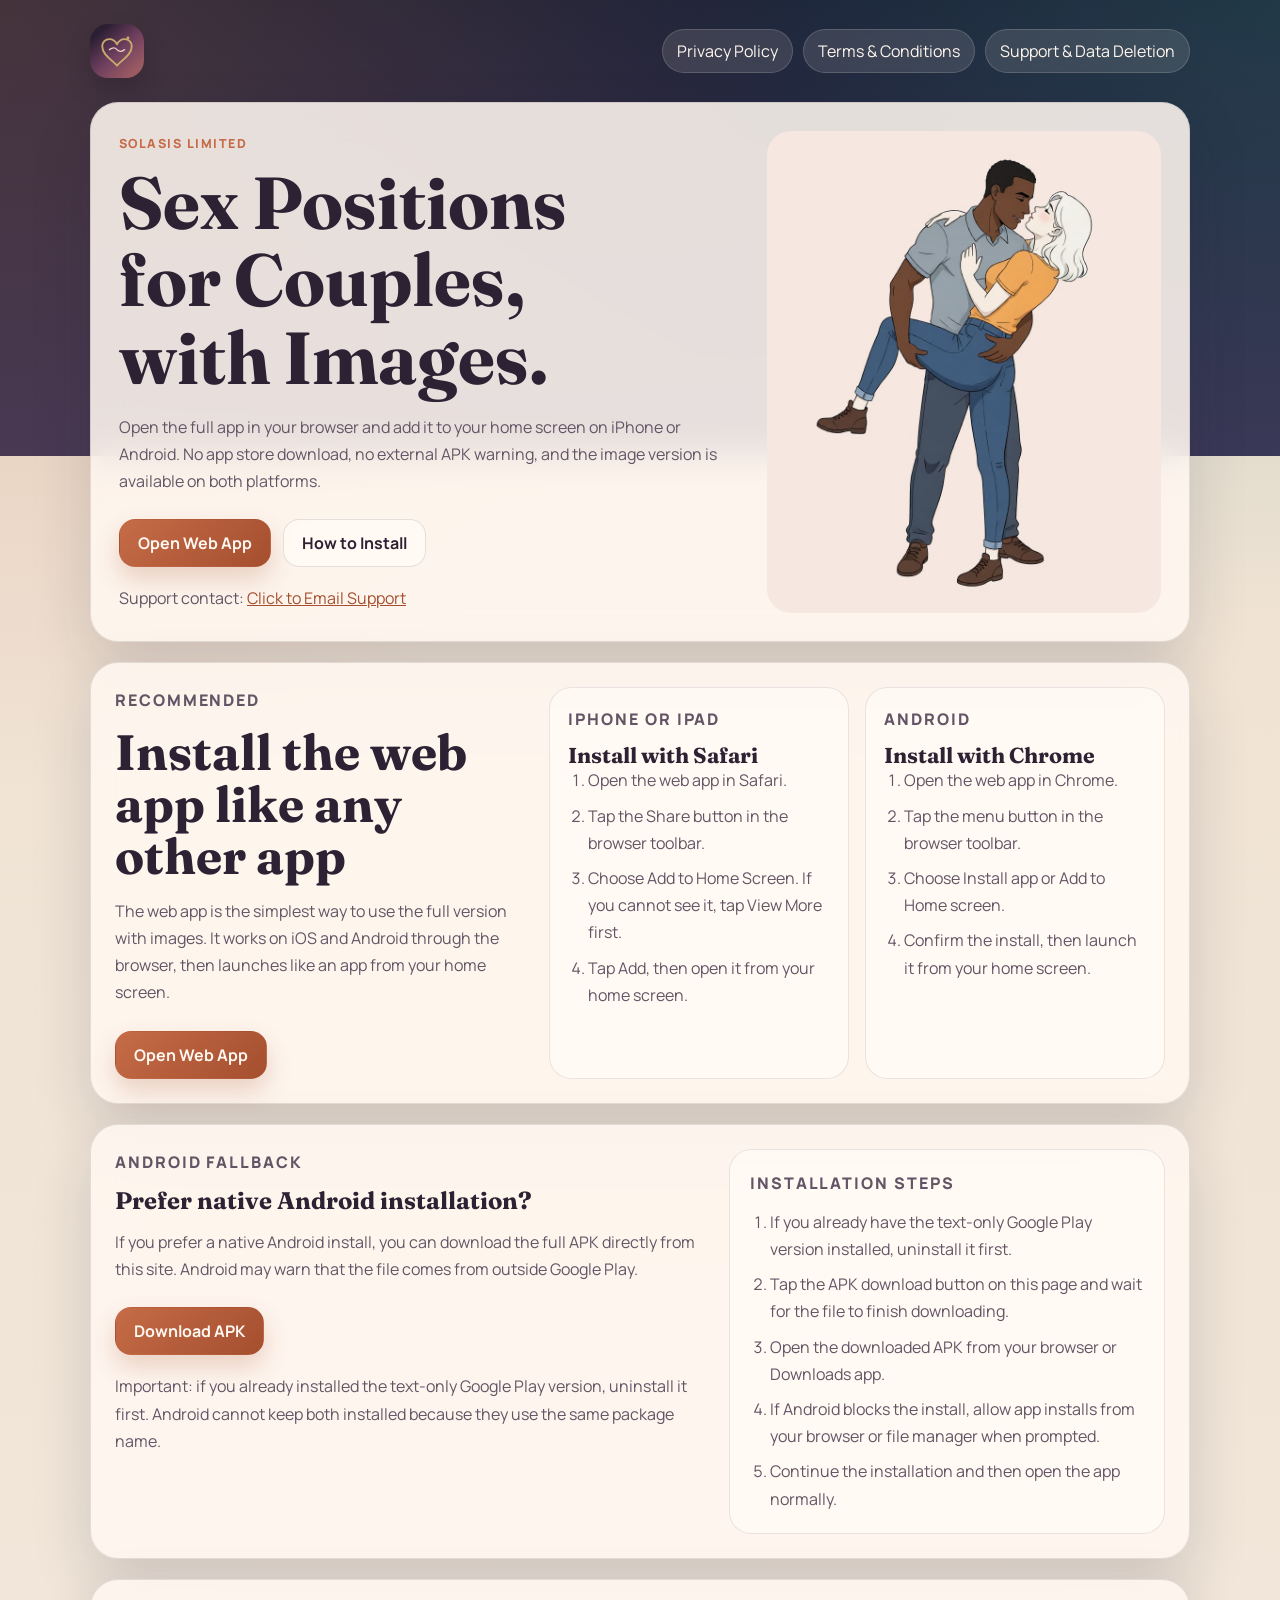
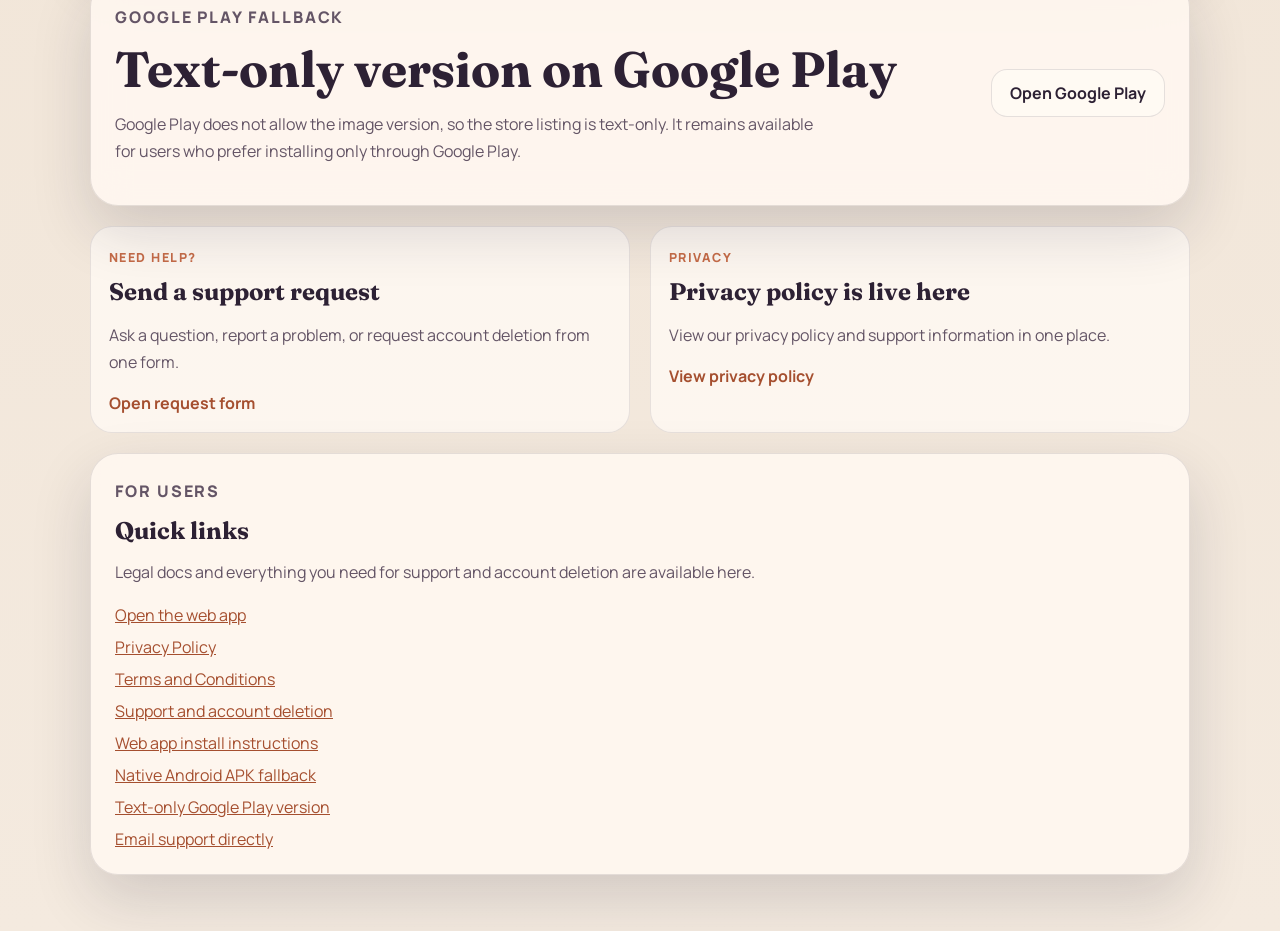
==== commit c8016593: "update hero and install section headings for clarity; reintroduce support and privacy information" ====
--- a/index.html
+++ b/index.html
@@ -46,7 +46,7 @@
         <section class="hero-panel">
           <div class="hero-copy">
             <p class="eyebrow">Solasis Limited</p>
-            <h1>Sex Positions for Couples, easiest as a web app.</h1>
+            <h1>Sex Positions for Couples, with Images.</h1>
             <p class="hero-text">
               Open the full app in your browser and add it to your home screen
               on iPhone or Android. No app store download, no external APK
@@ -85,7 +85,7 @@
         <section class="install-panel content-card" id="install-web-app">
           <div class="install-intro">
             <p class="section-kicker">Recommended</p>
-            <h2>Install the web app on your home screen</h2>
+            <h2>Install the web app like any other app</h2>
             <p>
               The web app is the simplest way to use the full version with
               images. It works on iOS and Android through the browser, then
@@ -129,34 +129,12 @@
           </div>
         </section>
 
-        <section class="support-grid">
-          <article class="stat-card">
-            <span class="stat-label">Need help?</span>
-            <strong>Send a support request</strong>
-            <p>
-              Ask a question, report a problem, or request account deletion
-              from one form.
-            </p>
-            <a class="text-link" href="./request/">Open request form</a>
-          </article>
-          <article class="stat-card">
-            <span class="stat-label">Privacy</span>
-            <strong>Privacy policy is live here</strong>
-            <p>
-              View our privacy policy and support information in one place.
-            </p>
-            <a class="text-link" href="./privacy-policy/"
-              >View privacy policy</a
-            >
-          </article>
-        </section>
-
         <section class="content-card download-card" id="android-download">
           <div class="download-card-copy">
             <p class="section-kicker">Android fallback</p>
             <h2>Prefer native Android installation?</h2>
             <p>
-              The web app is the recommended route. If you still prefer a
+              If you prefer a
               native Android install, you can download the full APK directly
               from this site. Android may warn that the file comes from outside
               Google Play.
@@ -211,6 +189,28 @@
           </a>
         </section>
 
+        <section class="support-grid">
+          <article class="stat-card">
+            <span class="stat-label">Need help?</span>
+            <strong>Send a support request</strong>
+            <p>
+              Ask a question, report a problem, or request account deletion
+              from one form.
+            </p>
+            <a class="text-link" href="./request/">Open request form</a>
+          </article>
+          <article class="stat-card">
+            <span class="stat-label">Privacy</span>
+            <strong>Privacy policy is live here</strong>
+            <p>
+              View our privacy policy and support information in one place.
+            </p>
+            <a class="text-link" href="./privacy-policy/"
+              >View privacy policy</a
+            >
+          </article>
+        </section>
+
         <section class="content-grid content-grid-single">
           <article class="content-card">
             <p class="section-kicker">For users</p>
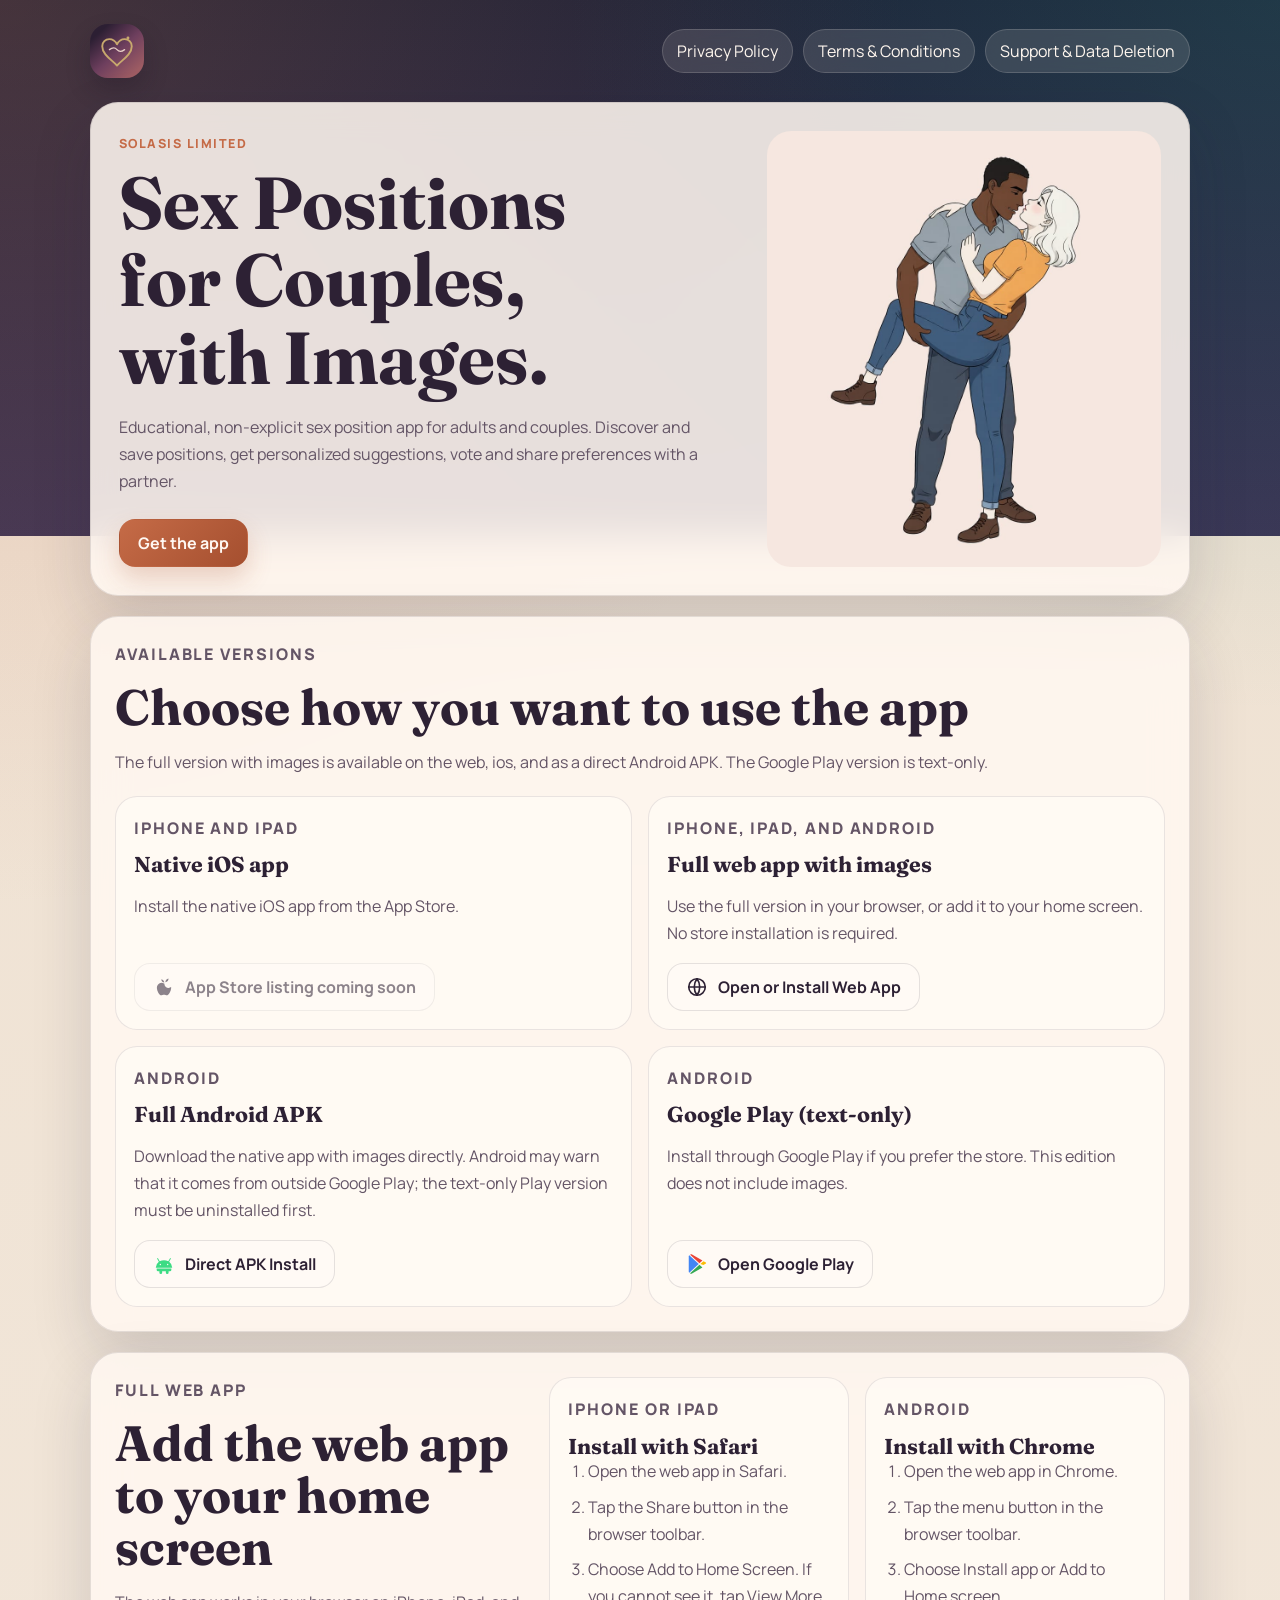
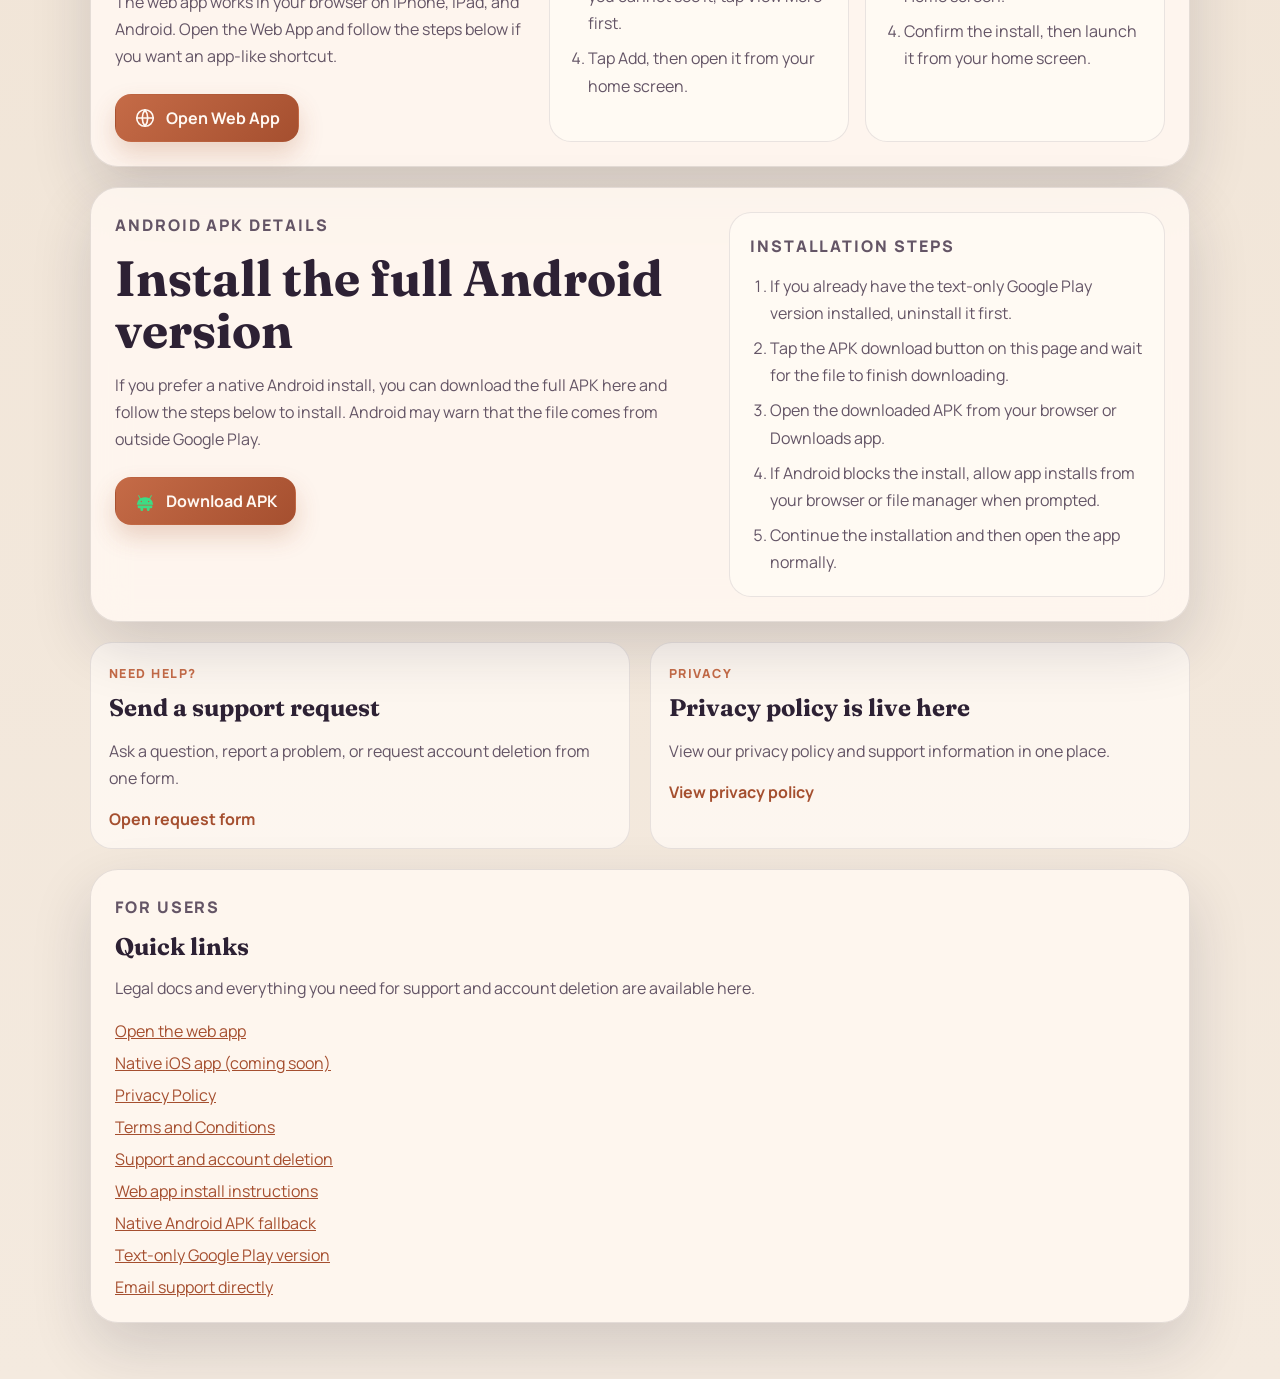
==== commit 41061910: "update README, site configuration, and request form for clarity; add app store link and feedback opt" ====
--- a/index.html
+++ b/index.html
@@ -6,7 +6,7 @@
     <title>Sex Positions for Couples | Solasis Limited</title>
     <meta
       name="description"
-      content="Install Sex Positions for Couples as a web app on iPhone or Android, with Android APK and Google Play fallbacks plus privacy and support links."
+      content="Choose the Sex Positions for Couples app for iPhone or Android: native iOS, full image web app, Android APK, or text-only Google Play."
     />
     <link rel="preconnect" href="https://fonts.googleapis.com" />
     <link rel="preconnect" href="https://fonts.gstatic.com" crossorigin />
@@ -48,30 +48,17 @@
             <p class="eyebrow">Solasis Limited</p>
             <h1>Sex Positions for Couples, with Images.</h1>
             <p class="hero-text">
-              Open the full app in your browser and add it to your home screen
-              on iPhone or Android. No app store download, no external APK
-              warning, and the image version is available on both platforms.
+               Educational, non-explicit sex position app for adults and couples. 
+               Discover and save positions, get personalized suggestions, vote and share preferences with a partner.
             </p>
             <div class="button-row">
               <a
                 class="button button-primary"
-                data-store-link="pwa"
-                href="#"
-                target="_blank"
-                rel="noreferrer"
-              >
-                Open Web App
-              </a>
-              <a class="button button-secondary" href="#install-web-app">
-                How to Install
+                href="#app-versions"
+              >
+                Get the app
               </a>
             </div>
-            <p class="microcopy">
-              Support contact:
-              <a href="mailto:support@sexpositionsforcouples.solasislimited.org"
-                >Click to Email Support</a
-              >
-            </p>
           </div>
 
           <div class="hero-media">
@@ -82,14 +69,135 @@
           </div>
         </section>
 
+        <section class="content-card channel-panel" id="app-versions">
+          <div class="channel-intro">
+            <p class="section-kicker">Available versions</p>
+            <h2>Choose how you want to use the app</h2>
+            <p>
+              The full version with images is available on the web, ios, and as a
+              direct Android APK. The Google Play version is text-only.
+            </p>
+          </div>
+
+          <div class="platform-steps channel-grid">
+            <article class="step-card channel-card">
+              <p class="section-kicker">iPhone and iPad</p>
+              <h3>Native iOS app</h3>
+              <p>
+                Install the native iOS app from the App Store.
+              </p>
+              <a
+                class="button button-secondary"
+                data-store-link="appStore"
+                data-link-ready-text="View on App Store"
+                href="#"
+                target="_blank"
+                rel="noreferrer"
+              >
+                <svg
+                  class="store-icon store-icon-apple"
+                  viewBox="0 0 24 24"
+                  aria-hidden="true"
+                >
+                  <path
+                    d="M12 8.2c-1.55-1.05-3.72-.88-5.22-.02-2.39 1.37-3.07 4.12-2.18 7.08.75 2.47 2.45 5.74 4.33 5.74 1.04 0 1.62-.66 3.07-.66s2.03.66 3.07.66c1.88 0 3.57-3.27 4.33-5.74.34-1.12.49-2.2.38-3.17-.73.57-1.68.91-2.7.91-2.58 0-4.68-2.1-4.68-4.68 0-.04 0-.08 0-.12-.13-.01-.27-.02-.4-.02Z"
+                  />
+                  <path
+                    d="M13.45 6.75c.05-1.92 1.53-3.68 3.48-4.1.16 1.87-1.29 3.77-3.48 4.1Z"
+                  />
+                  <path
+                    d="M12.3 7.1c-.05-1.72-1.39-3.27-3.16-3.65-.15 1.67 1.18 3.35 3.16 3.65Z"
+                  />
+                </svg>
+                <span data-link-label>App Store listing coming soon</span>
+              </a>
+            </article>
+
+            <article class="step-card channel-card">
+              <p class="section-kicker">iPhone, iPad, and Android</p>
+              <h3>Full web app with images</h3>
+              <p>
+                Use the full version in your browser, or add it to your home
+                screen. No store installation is required.
+              </p>
+              <a
+                class="button button-secondary"
+                href="#install-web-app"
+              >
+                <svg
+                  class="store-icon store-icon-web"
+                  viewBox="0 0 24 24"
+                  aria-hidden="true"
+                >
+                  <circle cx="12" cy="12" r="9" />
+                  <path d="M3 12h18M12 3a15 15 0 0 1 0 18M12 3a15 15 0 0 0 0 18" />
+                </svg>
+                Open or Install Web App
+              </a>
+            </article>
+
+            <article class="step-card channel-card">
+              <p class="section-kicker">Android</p>
+              <h3>Full Android APK</h3>
+              <p>
+                Download the native app with images directly. Android may warn
+                that it comes from outside Google Play; the text-only Play
+                version must be uninstalled first.
+              </p>
+              <a
+                class="button button-secondary"
+                href="#android-download"
+              >
+                <svg
+                  class="store-icon store-icon-android"
+                  viewBox="0 0 24 24"
+                  aria-hidden="true"
+                >
+                  <path
+                    d="M17.6 9.48 19.44 6.3a.5.5 0 0 0-.87-.5l-1.86 3.23a10.1 10.1 0 0 0-9.42 0L5.43 5.8a.5.5 0 1 0-.87.5L6.4 9.48A8.3 8.3 0 0 0 3 16h18a8.3 8.3 0 0 0-3.4-6.52ZM8 13.25a.75.75 0 1 1 0-1.5.75.75 0 0 1 0 1.5Zm8 0a.75.75 0 1 1 0-1.5.75.75 0 0 1 0 1.5ZM4 17h16v1.5a1.5 1.5 0 0 1-1.5 1.5H17v1.5a1.5 1.5 0 0 1-3 0V20h-4v1.5a1.5 1.5 0 0 1-3 0V20h-1.5A1.5 1.5 0 0 1 4 18.5V17Z"
+                  />
+                </svg>
+                <span>Direct APK Install </span>
+              </a>
+            </article>
+
+            <article class="step-card channel-card">
+              <p class="section-kicker">Android</p>
+              <h3>Google Play (text-only)</h3>
+              <p>
+                Install through Google Play if you prefer the store. This
+                edition does not include images.
+              </p>
+              <a
+                class="button button-secondary"
+                data-store-link="googlePlay"
+                href="#"
+                target="_blank"
+                rel="noreferrer"
+              >
+                <svg
+                  class="store-icon store-icon-play"
+                  viewBox="0 0 24 24"
+                  aria-hidden="true"
+                >
+                  <path d="M3.55 2.35 13.9 12 3.55 21.65c-.35-.32-.55-.82-.55-1.45V3.8c0-.63.2-1.13.55-1.45Z" fill="#4285F4" />
+                  <path d="m14.65 12.7 3.25 3.03-11.75 6.8c-.75.43-1.45.12-1.65-.55l10.15-9.28Z" fill="#34A853" />
+                  <path d="m14.65 11.3 3.25-3.03-11.75-6.8c-.75-.43-1.45-.12-1.65.55l10.15 9.28Z" fill="#EA4335" />
+                  <path d="m19.05 8.87 2.2 1.27c1 .58 1 1.14 0 1.72l-2.2 1.27L15.6 12l3.45-3.13Z" fill="#FBBC04" />
+                </svg>
+                Open Google Play
+              </a>
+            </article>
+          </div>
+        </section>
+
         <section class="install-panel content-card" id="install-web-app">
           <div class="install-intro">
-            <p class="section-kicker">Recommended</p>
-            <h2>Install the web app like any other app</h2>
-            <p>
-              The web app is the simplest way to use the full version with
-              images. It works on iOS and Android through the browser, then
-              launches like an app from your home screen.
+            <p class="section-kicker">Full web app</p>
+            <h2>Add the web app to your home screen</h2>
+            <p>
+              The web app works in your browser on iPhone, iPad, and Android.
+              Open the Web App and follow the steps below if you want an app-like shortcut.
             </p>
             <div class="button-row">
               <a
@@ -99,6 +207,14 @@
                 target="_blank"
                 rel="noreferrer"
               >
+                <svg
+                  class="store-icon store-icon-web"
+                  viewBox="0 0 24 24"
+                  aria-hidden="true"
+                >
+                  <circle cx="12" cy="12" r="9" />
+                  <path d="M3 12h18M12 3a15 15 0 0 1 0 18M12 3a15 15 0 0 0 0 18" />
+                </svg>
                 Open Web App
               </a>
             </div>
@@ -131,13 +247,12 @@
 
         <section class="content-card download-card" id="android-download">
           <div class="download-card-copy">
-            <p class="section-kicker">Android fallback</p>
-            <h2>Prefer native Android installation?</h2>
-            <p>
-              If you prefer a
-              native Android install, you can download the full APK directly
-              from this site. Android may warn that the file comes from outside
-              Google Play.
+            <p class="section-kicker">Android APK details</p>
+            <h2>Install the full Android version</h2>
+            <p>
+              If you prefer a native Android install,
+              you can download the full APK here and follow the steps below to install.
+              Android may warn that the file comes from outside Google Play.
             </p>
             <div class="button-row">
               <a
@@ -146,14 +261,18 @@
                 data-apk-download
                 href="#"
               >
-                Download APK
+                <svg
+                  class="store-icon store-icon-android"
+                  viewBox="0 0 24 24"
+                  aria-hidden="true"
+                >
+                  <path
+                    d="M17.6 9.48 19.44 6.3a.5.5 0 0 0-.87-.5l-1.86 3.23a10.1 10.1 0 0 0-9.42 0L5.43 5.8a.5.5 0 1 0-.87.5L6.4 9.48A8.3 8.3 0 0 0 3 16h18a8.3 8.3 0 0 0-3.4-6.52ZM8 13.25a.75.75 0 1 1 0-1.5.75.75 0 0 1 0 1.5Zm8 0a.75.75 0 1 1 0-1.5.75.75 0 0 1 0 1.5ZM4 17h16v1.5a1.5 1.5 0 0 1-1.5 1.5H17v1.5a1.5 1.5 0 0 1-3 0V20h-4v1.5a1.5 1.5 0 0 1-3 0V20h-1.5A1.5 1.5 0 0 1 4 18.5V17Z"
+                  />
+                </svg>
+                <span>Download APK</span>
               </a>
             </div>
-            <p class="microcopy">
-              Important: if you already installed the text-only Google Play
-              version, uninstall it first. Android cannot keep both installed
-              because they use the same package name.
-            </p>
           </div>
 
           <div class="install-steps">
@@ -168,27 +287,6 @@
           </div>
         </section>
 
-        <section class="content-card store-card">
-          <div>
-            <p class="section-kicker">Google Play fallback</p>
-            <h2>Text-only version on Google Play</h2>
-            <p>
-              Google Play does not allow the image version, so the store listing
-              is text-only. It remains available for users who prefer installing
-              only through Google Play.
-            </p>
-          </div>
-          <a
-            class="button button-secondary"
-            data-store-link="googlePlay"
-            href="#"
-            target="_blank"
-            rel="noreferrer"
-          >
-            Open Google Play
-          </a>
-        </section>
-
         <section class="support-grid">
           <article class="stat-card">
             <span class="stat-label">Need help?</span>
@@ -221,6 +319,16 @@
             <div class="link-list">
               <a data-store-link="pwa" href="#" target="_blank" rel="noreferrer"
                 >Open the web app</a
+              >
+              <a
+                data-store-link="appStore"
+                data-link-ready-text="iOS app on the App Store"
+                href="#"
+                target="_blank"
+                rel="noreferrer"
+                ><span data-link-label
+                  >Native iOS app (coming soon)</span
+                ></a
               >
               <a href="./privacy-policy/">Privacy Policy</a>
               <a href="./terms-and-conditions/">Terms and Conditions</a>
--- a/assets/site.css
+++ b/assets/site.css
@@ -180,6 +180,7 @@
   display: inline-flex;
   align-items: center;
   justify-content: center;
+  gap: 10px;
   min-height: 48px;
   padding: 0 18px;
   border: 1px solid transparent;
@@ -193,6 +194,29 @@
   cursor: pointer;
 }
 
+.store-icon {
+  display: block;
+  width: 22px;
+  height: 22px;
+  flex: 0 0 22px;
+}
+
+.store-icon-apple {
+  fill: currentColor;
+}
+
+.store-icon-android {
+  fill: #3ddc84;
+}
+
+.store-icon-web {
+  fill: none;
+  stroke: currentColor;
+  stroke-width: 1.8;
+  stroke-linecap: round;
+  stroke-linejoin: round;
+}
+
 .button:hover,
 .button:focus-visible {
   transform: translateY(-1px);
@@ -299,6 +323,35 @@
   margin-top: 20px;
 }
 
+.channel-panel {
+  margin-top: 20px;
+}
+
+.channel-intro {
+  margin-bottom: 20px;
+}
+
+.channel-intro h2 {
+  margin: 0;
+  font-family: "Fraunces", Georgia, serif;
+  font-size: clamp(2rem, 4vw, 3.1rem);
+  line-height: 1.05;
+}
+
+.channel-grid {
+  align-items: stretch;
+}
+
+.channel-card {
+  display: flex;
+  flex-direction: column;
+  align-items: flex-start;
+}
+
+.channel-card .button {
+  margin-top: auto;
+}
+
 .install-intro h2,
 .store-card h2,
 .download-card-copy h2,
@@ -310,7 +363,8 @@
 }
 
 .install-intro h2,
-.store-card h2 {
+.store-card h2,
+.download-card-copy h2 {
   font-size: clamp(2rem, 4vw, 3.1rem);
 }
 
@@ -429,6 +483,10 @@
 .notice.notice-success {
   background: rgba(46, 139, 127, 0.12);
   border-color: rgba(46, 139, 127, 0.24);
+}
+
+.deletion-guidance {
+  margin: 0;
 }
 
 .request-form {
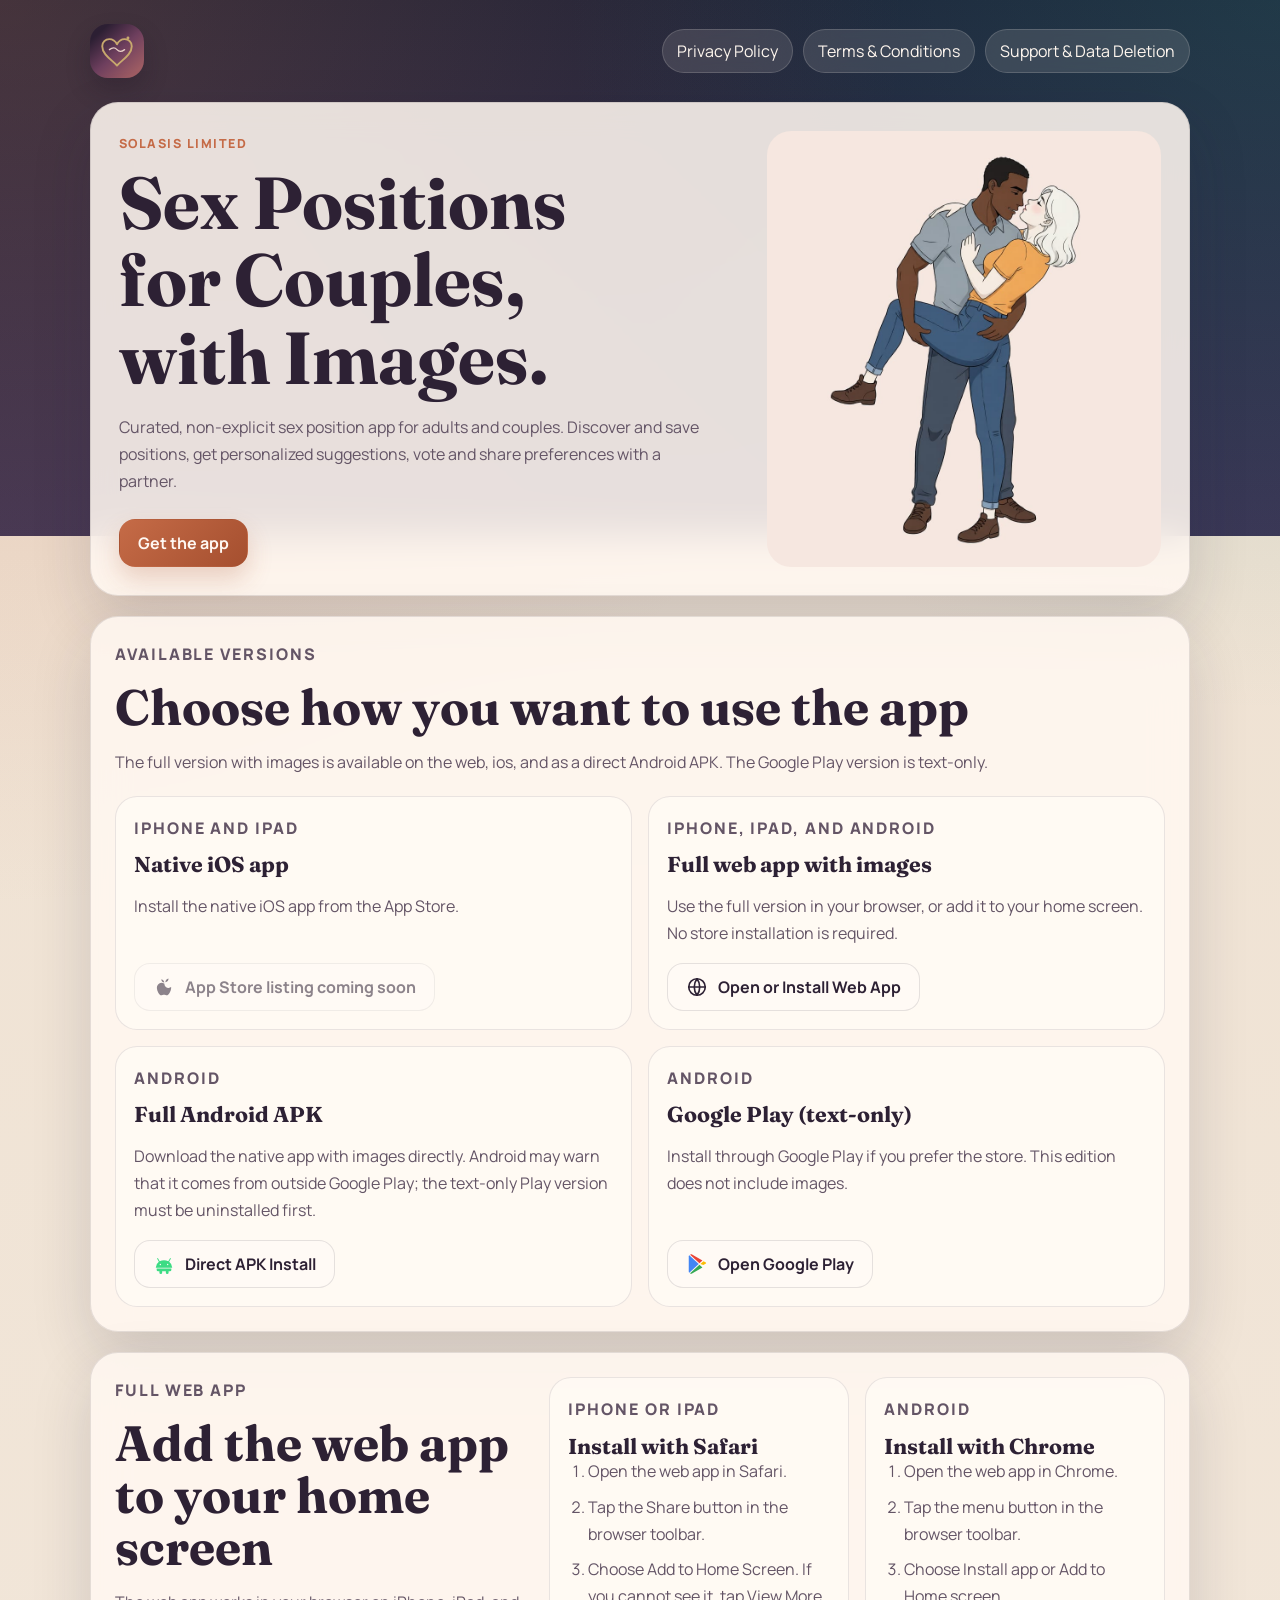
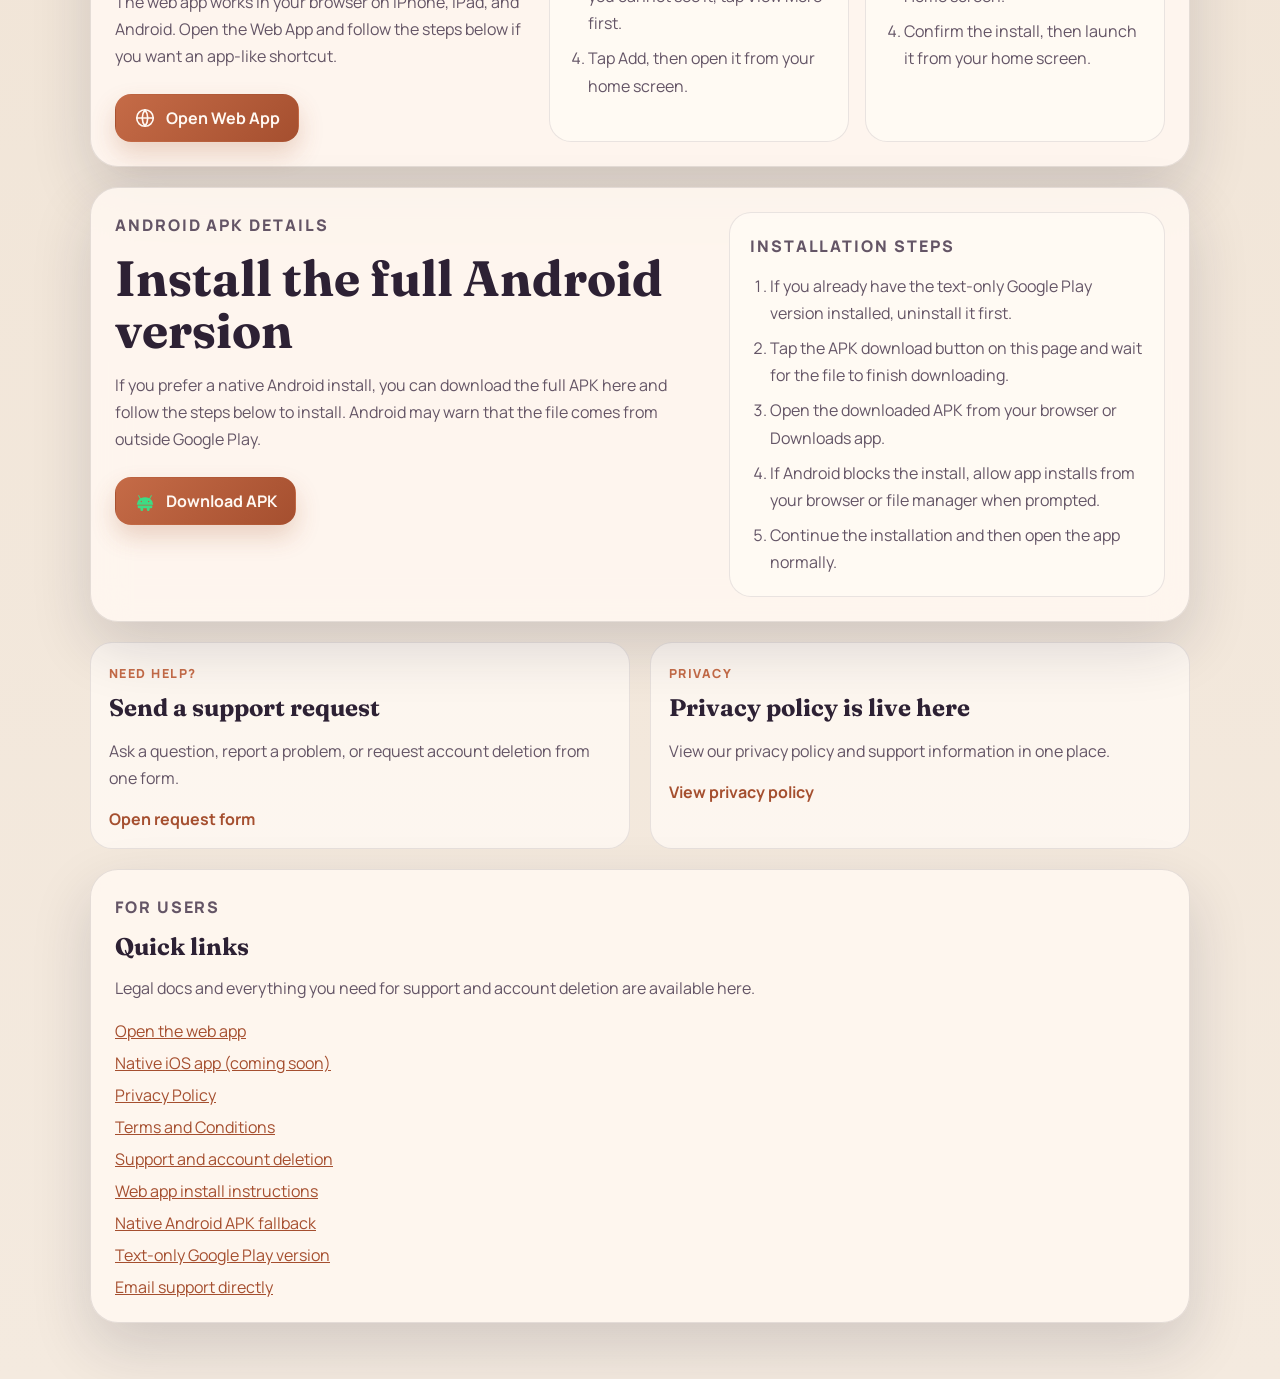
==== commit 7c7e938a: "update hero text to replace "Educational" with "Curated" for improved clarity" ====
--- a/index.html
+++ b/index.html
@@ -48,7 +48,7 @@
             <p class="eyebrow">Solasis Limited</p>
             <h1>Sex Positions for Couples, with Images.</h1>
             <p class="hero-text">
-               Educational, non-explicit sex position app for adults and couples. 
+               Curated, non-explicit sex position app for adults and couples. 
                Discover and save positions, get personalized suggestions, vote and share preferences with a partner.
             </p>
             <div class="button-row">
--- a/assets/site.css
+++ b/assets/site.css
@@ -22,6 +22,8 @@
 }
 
 body {
+  --background-transition-point: 18%;
+
   margin: 0;
   min-height: 100vh;
   font-family: "Manrope", "Segoe UI", sans-serif;
@@ -40,8 +42,8 @@
     linear-gradient(
       180deg,
       var(--bg-top) 0%,
-      #3b3354 18%,
-      var(--bg-bottom) 18%,
+      #3b3354 var(--background-transition-point),
+      var(--bg-bottom) var(--background-transition-point),
       #f4eadf 100%
     );
 }
@@ -238,6 +240,18 @@
   border-color: rgba(45, 33, 52, 0.12);
 }
 
+.button-danger {
+  color: #fff8f2;
+  background: #a52828;
+  box-shadow: 0 12px 24px rgba(165, 40, 40, 0.2);
+}
+
+.button:disabled {
+  opacity: 0.6;
+  cursor: not-allowed;
+  transform: none;
+}
+
 .button[aria-disabled="true"] {
   opacity: 0.55;
   pointer-events: none;
@@ -500,6 +514,10 @@
   gap: 8px;
   font-weight: 700;
   color: var(--text);
+}
+
+.request-form [hidden] {
+  display: none;
 }
 
 .request-form input,
@@ -548,6 +566,10 @@
 }
 
 @media (max-width: 860px) {
+  body.confirm-deletion-page {
+    --background-transition-point: 36%;
+  }
+
   .page-shell {
     width: min(100% - 20px, 1100px);
     padding-top: 18px;
